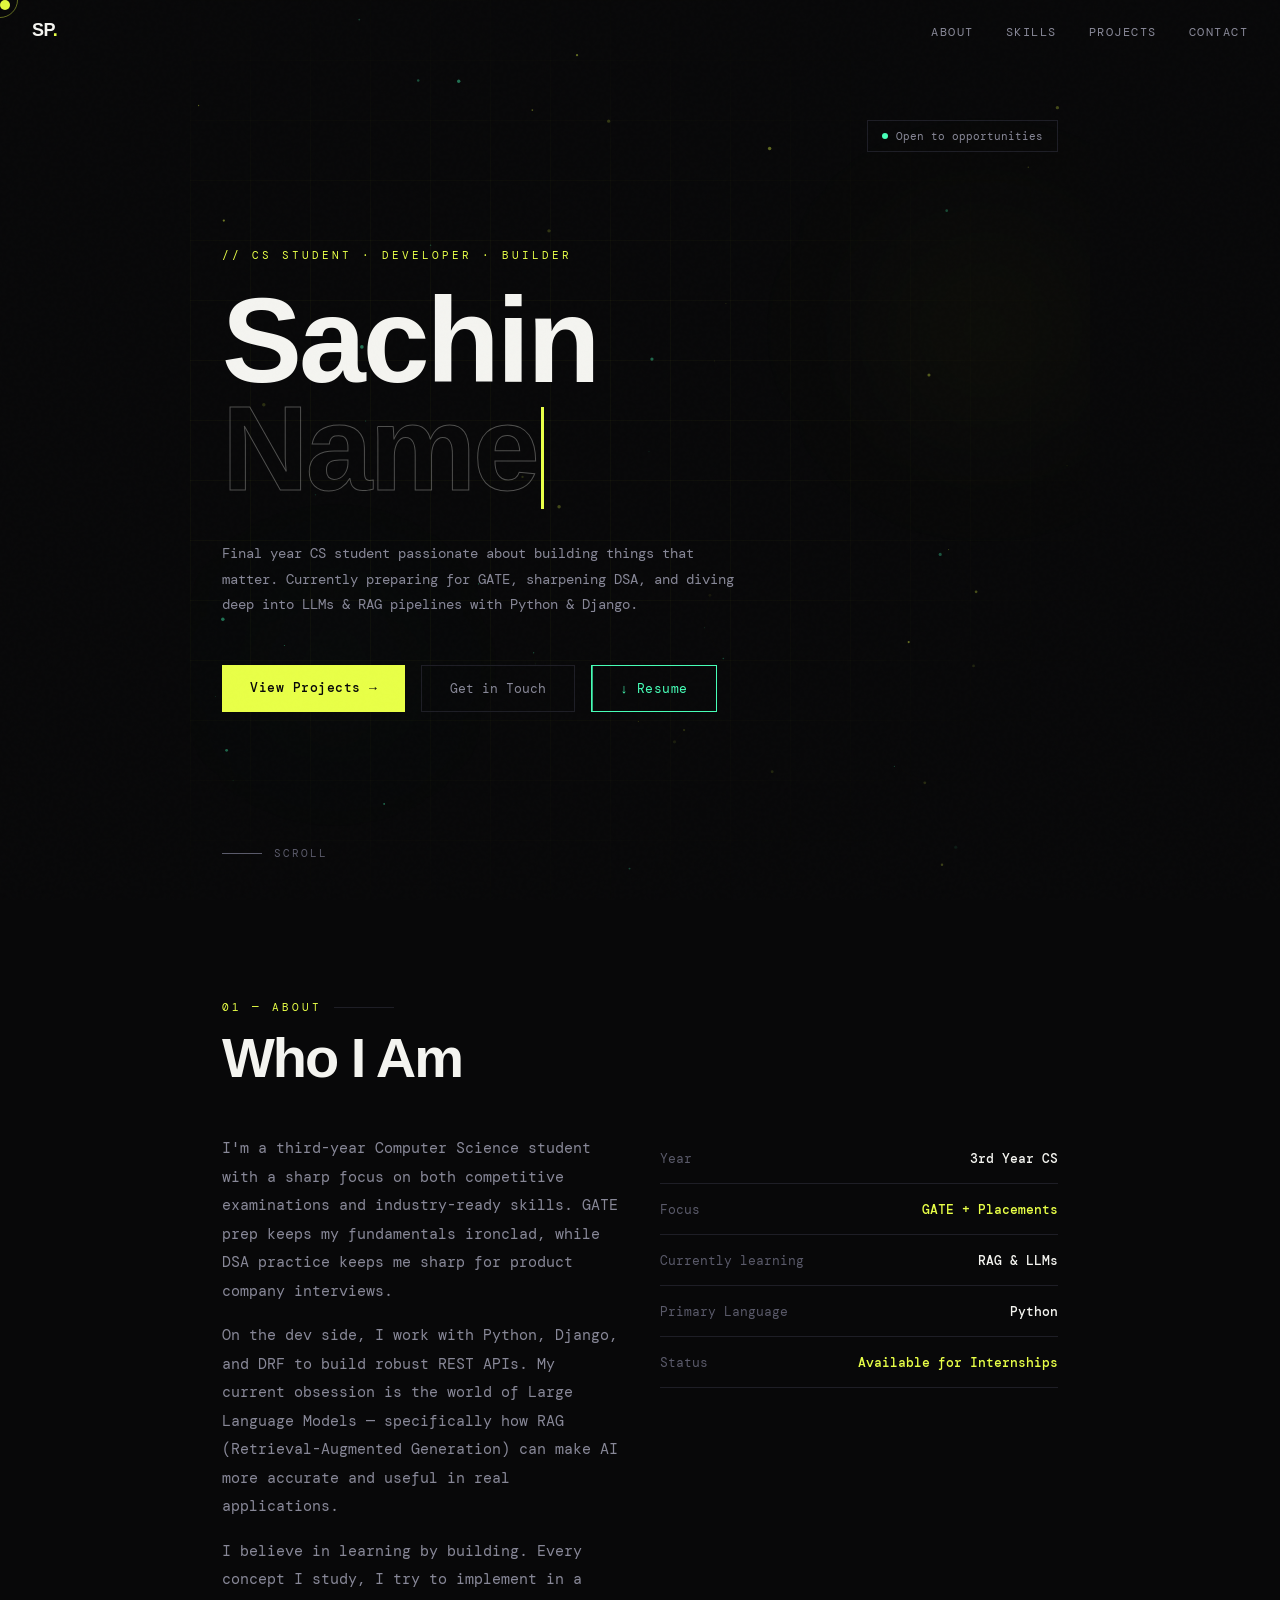
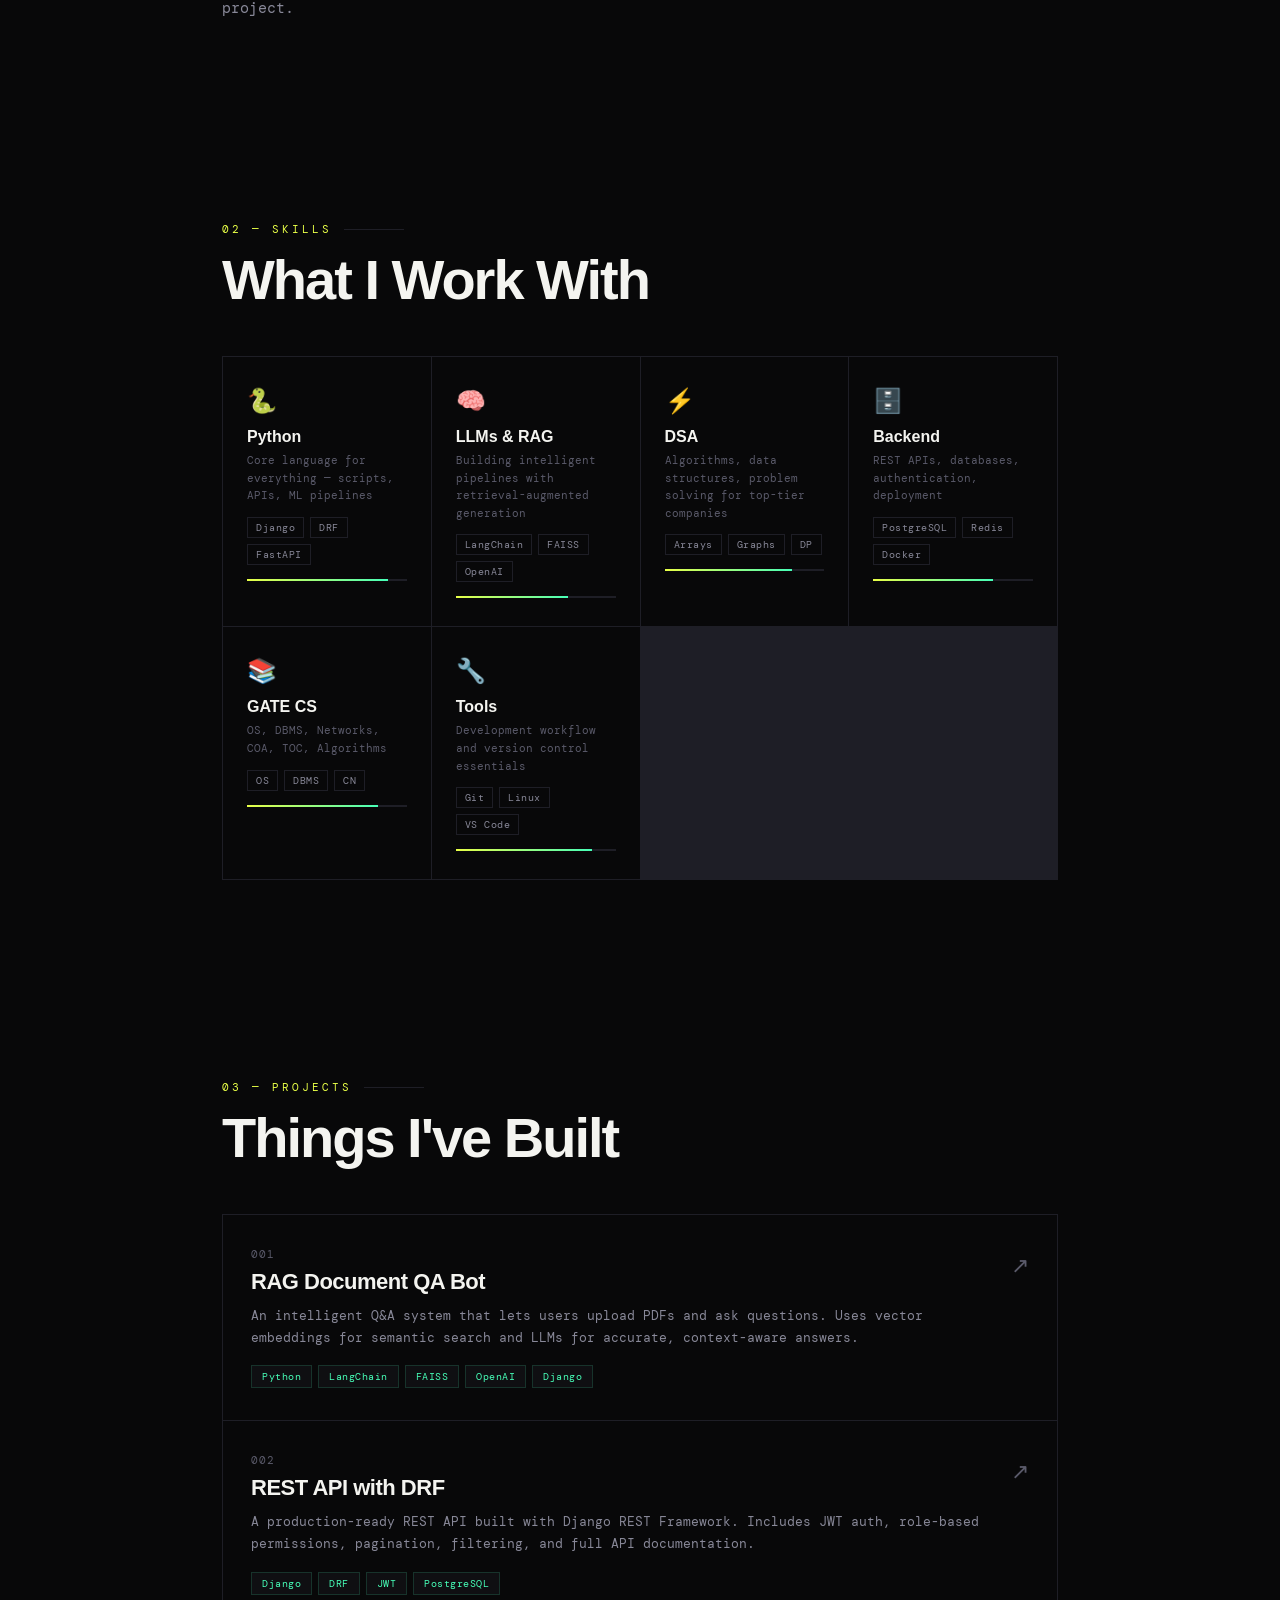
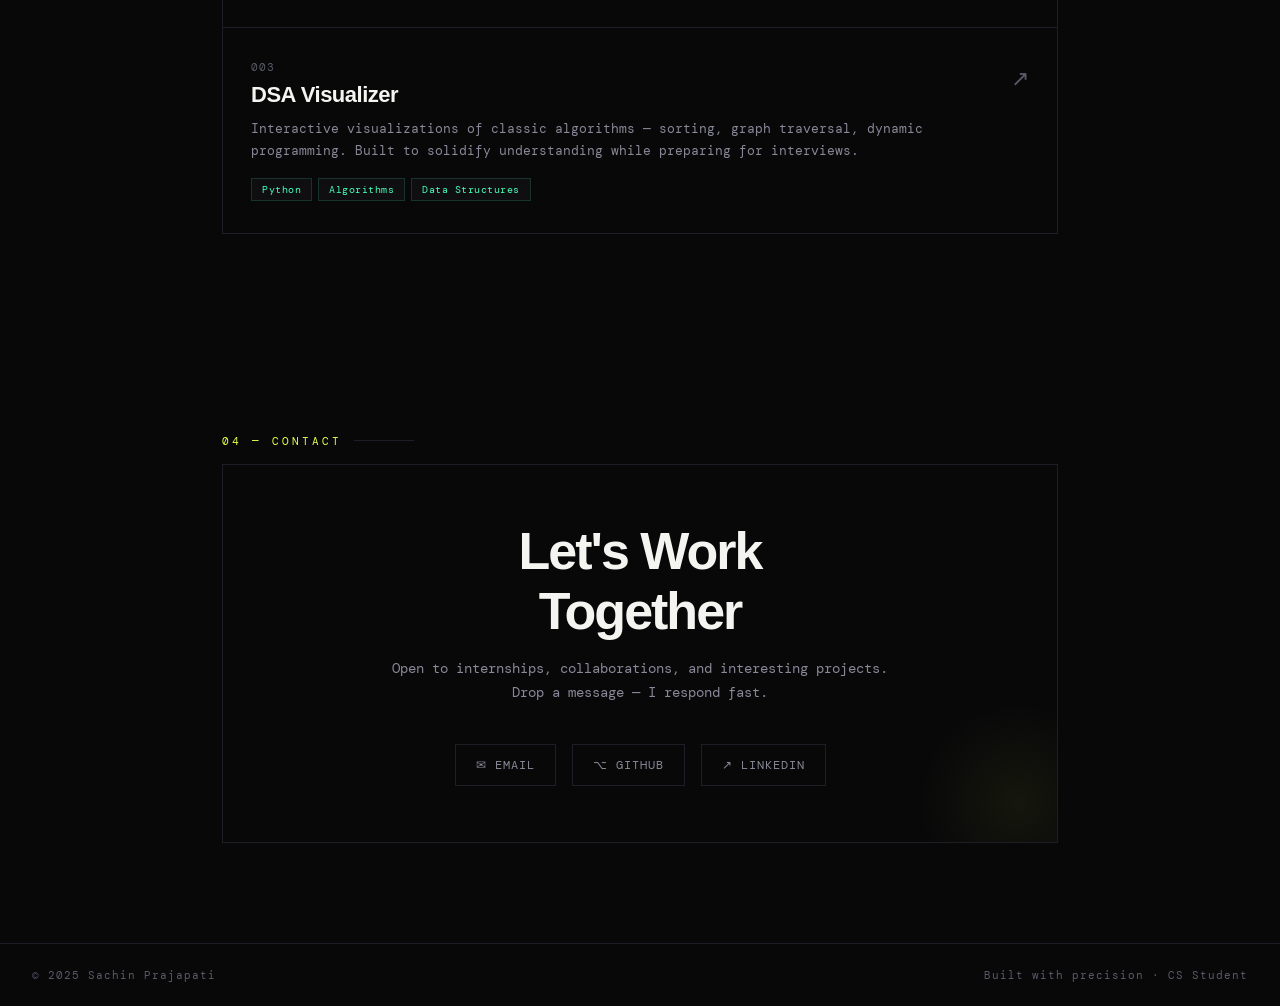
==== index.html @ 23f709cb "intial commit" ====
<!DOCTYPE html>
<html lang="en">
<head>
<meta charset="UTF-8">
<meta name="viewport" content="width=device-width, initial-scale=1.0">
<title>Sachin Prajapati — Portfolio</title>
<link href="https://fonts.googleapis.com/css2?family=DM+Mono:wght@300;400;500&family=Clash+Display:wght@400;500;600;700&display=swap" rel="stylesheet">
<style>
*, *::before, *::after { box-sizing: border-box; margin: 0; padding: 0; }

:root {
  --bg: #080809;
  --surface: #0f0f12;
  --border: #1e1e26;
  --accent: #e8ff47;
  --accent2: #47ffb8;
  --text: #f4f4f0;
  --muted: #5a5a6a;
  --muted2: #888898;
  --mono: 'DM Mono', monospace;
  --display: 'Clash Display', sans-serif;
}

html { scroll-behavior: smooth; }

body {
  background: var(--bg);
  color: var(--text);
  font-family: var(--mono);
  overflow-x: hidden;
  cursor: none;
}

/* Custom cursor */
.cursor {
  width: 10px; height: 10px;
  background: var(--accent);
  border-radius: 50%;
  position: fixed;
  top: 0; left: 0;
  pointer-events: none;
  z-index: 9999;
  transition: transform 0.15s ease;
  mix-blend-mode: difference;
}
.cursor-ring {
  width: 36px; height: 36px;
  border: 1px solid rgba(232,255,71,0.4);
  border-radius: 50%;
  position: fixed;
  top: 0; left: 0;
  pointer-events: none;
  z-index: 9998;
  transition: transform 0.4s cubic-bezier(0.25,0.46,0.45,0.94);
}

/* Noise texture overlay */
body::before {
  content: '';
  position: fixed;
  inset: 0;
  background-image: url("data:image/svg+xml,%3Csvg viewBox='0 0 256 256' xmlns='http://www.w3.org/2000/svg'%3E%3Cfilter id='noise'%3E%3CfeTurbulence type='fractalNoise' baseFrequency='0.9' numOctaves='4' stitchTiles='stitch'/%3E%3C/filter%3E%3Crect width='100%25' height='100%25' filter='url(%23noise)' opacity='0.03'/%3E%3C/svg%3E");
  pointer-events: none;
  z-index: 1000;
  opacity: 0.4;
}

/* NAV */
nav {
  position: fixed;
  top: 0; left: 0; right: 0;
  z-index: 100;
  padding: 20px 32px;
  display: flex;
  justify-content: space-between;
  align-items: center;
  border-bottom: 1px solid transparent;
  transition: border-color 0.3s, background 0.3s;
  backdrop-filter: blur(0px);
}
nav.scrolled {
  border-color: var(--border);
  background: rgba(8,8,9,0.85);
  backdrop-filter: blur(16px);
}
.nav-logo {
  font-family: var(--display);
  font-size: 18px;
  font-weight: 700;
  color: var(--text);
  text-decoration: none;
  letter-spacing: -0.5px;
}
.nav-logo span { color: var(--accent); }
.nav-links { display: flex; gap: 32px; list-style: none; }
.nav-links a {
  font-size: 12px;
  color: var(--muted2);
  text-decoration: none;
  letter-spacing: 1.5px;
  text-transform: uppercase;
  transition: color 0.2s;
}
.nav-links a:hover { color: var(--accent); }

/* HERO */
.hero {
  min-height: 100svh;
  display: flex;
  flex-direction: column;
  justify-content: center;
  padding: 120px 32px 60px;
  position: relative;
  overflow: hidden;
}

.hero-grid-bg {
  position: absolute;
  inset: 0;
  background-image:
    linear-gradient(rgba(232,255,71,0.03) 1px, transparent 1px),
    linear-gradient(90deg, rgba(232,255,71,0.03) 1px, transparent 1px);
  background-size: 60px 60px;
  mask-image: radial-gradient(ellipse at 30% 50%, black 30%, transparent 80%);
}

.hero-tag {
  font-size: 11px;
  letter-spacing: 3px;
  text-transform: uppercase;
  color: var(--accent);
  margin-bottom: 24px;
  opacity: 0;
  animation: fadeUp 0.6s ease 0.2s forwards;
}

.hero-name {
  font-family: var(--display);
  font-size: clamp(52px, 13vw, 120px);
  font-weight: 700;
  line-height: 0.9;
  letter-spacing: -3px;
  margin-bottom: 32px;
  opacity: 0;
  animation: fadeUp 0.8s ease 0.4s forwards;
}

.hero-name .line2 {
  color: transparent;
  -webkit-text-stroke: 1px rgba(244,244,240,0.3);
}

.hero-desc {
  max-width: 520px;
  font-size: 14px;
  line-height: 1.8;
  color: var(--muted2);
  margin-bottom: 48px;
  opacity: 0;
  animation: fadeUp 0.8s ease 0.6s forwards;
}

.hero-cta {
  display: flex;
  gap: 16px;
  flex-wrap: wrap;
  opacity: 0;
  animation: fadeUp 0.8s ease 0.8s forwards;
}

.btn-primary {
  background: var(--accent);
  color: #080809;
  border: none;
  padding: 14px 28px;
  font-family: var(--mono);
  font-size: 13px;
  font-weight: 500;
  cursor: none;
  text-decoration: none;
  display: inline-block;
  transition: transform 0.2s, box-shadow 0.2s;
  letter-spacing: 0.5px;
}
.btn-primary:hover {
  transform: translate(-2px, -2px);
  box-shadow: 4px 4px 0 rgba(232,255,71,0.3);
}

.btn-secondary {
  background: transparent;
  color: var(--muted2);
  border: 1px solid var(--border);
  padding: 14px 28px;
  font-family: var(--mono);
  font-size: 13px;
  cursor: none;
  text-decoration: none;
  display: inline-block;
  transition: color 0.2s, border-color 0.2s;
}
.btn-secondary:hover { color: var(--text); border-color: var(--muted2); }

.hero-scroll {
  position: absolute;
  bottom: 40px;
  left: 32px;
  display: flex;
  align-items: center;
  gap: 12px;
  font-size: 11px;
  color: var(--muted);
  letter-spacing: 2px;
  text-transform: uppercase;
  opacity: 0;
  animation: fadeUp 1s ease 1.2s forwards;
}
.scroll-line {
  width: 40px;
  height: 1px;
  background: var(--muted);
  animation: scrollLine 2s ease-in-out infinite;
}

/* STATUS badge */
.status-badge {
  position: absolute;
  top: 120px;
  right: 32px;
  display: flex;
  align-items: center;
  gap: 8px;
  font-size: 11px;
  color: var(--muted2);
  border: 1px solid var(--border);
  padding: 8px 14px;
  opacity: 0;
  animation: fadeUp 0.8s ease 1s forwards;
}
.status-dot {
  width: 6px; height: 6px;
  background: var(--accent2);
  border-radius: 50%;
  animation: pulse 2s ease-in-out infinite;
}

/* SECTIONS COMMON */
section {
  padding: 100px 32px;
  max-width: 900px;
  margin: 0 auto;
}

.section-label {
  font-size: 11px;
  letter-spacing: 3px;
  text-transform: uppercase;
  color: var(--accent);
  margin-bottom: 16px;
  display: flex;
  align-items: center;
  gap: 12px;
}
.section-label::after {
  content: '';
  flex: 1;
  height: 1px;
  background: var(--border);
  max-width: 60px;
}

.section-title {
  font-family: var(--display);
  font-size: clamp(32px, 6vw, 56px);
  font-weight: 700;
  letter-spacing: -2px;
  margin-bottom: 48px;
  line-height: 1;
}

/* ABOUT */
.about-grid {
  display: grid;
  grid-template-columns: 1fr 1fr;
  gap: 40px;
  align-items: start;
}

.about-text {
  font-size: 15px;
  line-height: 1.9;
  color: var(--muted2);
}

.about-text p + p { margin-top: 16px; }

.about-stats {
  display: flex;
  flex-direction: column;
  gap: 1px;
}

.stat-row {
  display: flex;
  justify-content: space-between;
  align-items: center;
  padding: 16px 0;
  border-bottom: 1px solid var(--border);
  font-size: 13px;
}
.stat-label { color: var(--muted); }
.stat-val { color: var(--text); font-weight: 500; }
.stat-val.accent { color: var(--accent); }

/* SKILLS */
.skills-grid {
  display: grid;
  grid-template-columns: repeat(auto-fit, minmax(200px, 1fr));
  gap: 1px;
  background: var(--border);
  border: 1px solid var(--border);
}

.skill-card {
  background: var(--bg);
  padding: 28px 24px;
  transition: background 0.2s;
  position: relative;
  overflow: hidden;
}
.skill-card::before {
  content: '';
  position: absolute;
  top: 0; left: 0; right: 0;
  height: 2px;
  background: var(--accent);
  transform: scaleX(0);
  transform-origin: left;
  transition: transform 0.3s ease;
}
.skill-card:hover::before { transform: scaleX(1); }
.skill-card:hover { background: var(--surface); }

.skill-icon { font-size: 24px; margin-bottom: 12px; }
.skill-name {
  font-family: var(--display);
  font-size: 16px;
  font-weight: 600;
  margin-bottom: 6px;
}
.skill-sub { font-size: 11px; color: var(--muted); line-height: 1.6; }

.skill-tags {
  display: flex;
  flex-wrap: wrap;
  gap: 6px;
  margin-top: 12px;
}
.tag {
  font-size: 10px;
  padding: 3px 8px;
  border: 1px solid var(--border);
  color: var(--muted2);
  letter-spacing: 0.5px;
}

/* PROJECTS */
.projects-list { display: flex; flex-direction: column; gap: 1px; background: var(--border); border: 1px solid var(--border); }

.project-card {
  background: var(--bg);
  padding: 32px 28px;
  display: grid;
  grid-template-columns: 1fr auto;
  gap: 20px;
  align-items: start;
  transition: background 0.2s;
  cursor: none;
}
.project-card:hover { background: var(--surface); }

.project-num {
  font-size: 11px;
  color: var(--muted);
  margin-bottom: 8px;
  letter-spacing: 1px;
}
.project-name {
  font-family: var(--display);
  font-size: 22px;
  font-weight: 700;
  margin-bottom: 10px;
  letter-spacing: -0.5px;
  transition: color 0.2s;
}
.project-card:hover .project-name { color: var(--accent); }
.project-desc { font-size: 13px; color: var(--muted2); line-height: 1.7; margin-bottom: 16px; }

.project-stack { display: flex; flex-wrap: wrap; gap: 6px; }
.stack-tag {
  font-size: 10px;
  padding: 4px 10px;
  background: var(--surface);
  color: var(--accent2);
  border: 1px solid rgba(71,255,184,0.15);
  letter-spacing: 0.5px;
}

.project-arrow {
  font-size: 22px;
  color: var(--muted);
  transition: color 0.2s, transform 0.2s;
  padding-top: 4px;
}
.project-card:hover .project-arrow { color: var(--accent); transform: translate(3px, -3px); }

/* CONTACT */
.contact-inner {
  border: 1px solid var(--border);
  padding: 56px 48px;
  text-align: center;
  position: relative;
  overflow: hidden;
}

.contact-inner::before {
  content: '';
  position: absolute;
  bottom: -60px; right: -60px;
  width: 200px; height: 200px;
  background: radial-gradient(circle, rgba(232,255,71,0.06) 0%, transparent 70%);
  pointer-events: none;
}

.contact-big {
  font-family: var(--display);
  font-size: clamp(28px, 6vw, 52px);
  font-weight: 700;
  letter-spacing: -2px;
  margin-bottom: 16px;
}
.contact-sub { font-size: 14px; color: var(--muted2); margin-bottom: 40px; line-height: 1.7; }

.contact-links {
  display: flex;
  justify-content: center;
  gap: 16px;
  flex-wrap: wrap;
}

.contact-link {
  display: flex;
  align-items: center;
  gap: 8px;
  font-size: 12px;
  color: var(--muted2);
  text-decoration: none;
  border: 1px solid var(--border);
  padding: 12px 20px;
  transition: color 0.2s, border-color 0.2s, background 0.2s;
  letter-spacing: 1px;
  text-transform: uppercase;
}
.contact-link:hover {
  color: var(--accent);
  border-color: var(--accent);
  background: rgba(232,255,71,0.04);
}

/* FOOTER */
footer {
  border-top: 1px solid var(--border);
  padding: 24px 32px;
  display: flex;
  justify-content: space-between;
  align-items: center;
  font-size: 11px;
  color: var(--muted);
  letter-spacing: 1px;
}

/* RESUME BUTTON */
.btn-resume {
  background: transparent;
  color: var(--accent2);
  border: 1px solid var(--accent2);
  padding: 14px 28px;
  font-family: var(--mono);
  font-size: 13px;
  cursor: none;
  text-decoration: none;
  display: inline-flex;
  align-items: center;
  gap: 8px;
  transition: background 0.2s, color 0.2s, box-shadow 0.2s, transform 0.2s;
  letter-spacing: 0.5px;
  position: relative;
  overflow: hidden;
}
.btn-resume::before {
  content: '';
  position: absolute;
  inset: 0;
  background: var(--accent2);
  transform: translateX(-100%);
  transition: transform 0.3s ease;
  z-index: 0;
}
.btn-resume:hover::before { transform: translateX(0); }
.btn-resume:hover { color: #080809; transform: translate(-2px, -2px); box-shadow: 4px 4px 0 rgba(71,255,184,0.25); }
.btn-resume span, .btn-resume svg { position: relative; z-index: 1; }

/* Download progress animation */
.btn-resume.downloading .dl-icon { animation: downloadBounce 0.6s ease infinite alternate; }
@keyframes downloadBounce {
  from { transform: translateY(0); }
  to { transform: translateY(4px); }
}

/* Ripple */
.ripple {
  position: absolute;
  border-radius: 50%;
  background: rgba(232,255,71,0.15);
  transform: scale(0);
  animation: rippleAnim 0.6s linear;
  pointer-events: none;
}
@keyframes rippleAnim {
  to { transform: scale(4); opacity: 0; }
}

/* Typing cursor blink */
.type-cursor {
  display: inline-block;
  width: 3px;
  height: 0.85em;
  background: var(--accent);
  margin-left: 4px;
  vertical-align: middle;
  animation: blink 1s step-end infinite;
}
@keyframes blink { 0%,100%{opacity:1} 50%{opacity:0} }

/* Skill bar */
.skill-bar-wrap {
  margin-top: 14px;
  height: 2px;
  background: var(--border);
  width: 100%;
  overflow: hidden;
}
.skill-bar {
  height: 100%;
  background: linear-gradient(90deg, var(--accent), var(--accent2));
  width: 0%;
  transition: width 1.2s cubic-bezier(0.4,0,0.2,1);
}

/* Particle canvas */
#particles {
  position: absolute;
  inset: 0;
  pointer-events: none;
  z-index: 0;
}

/* Floating orbs */
.orb {
  position: absolute;
  border-radius: 50%;
  filter: blur(80px);
  pointer-events: none;
  z-index: 0;
  animation: orbFloat 8s ease-in-out infinite;
}
.orb1 {
  width: 300px; height: 300px;
  background: radial-gradient(circle, rgba(232,255,71,0.06) 0%, transparent 70%);
  top: 20%; right: -5%;
  animation-delay: 0s;
}
.orb2 {
  width: 200px; height: 200px;
  background: radial-gradient(circle, rgba(71,255,184,0.05) 0%, transparent 70%);
  bottom: 15%; left: 5%;
  animation-delay: -4s;
}
@keyframes orbFloat {
  0%,100% { transform: translateY(0px) scale(1); }
  50% { transform: translateY(-30px) scale(1.05); }
}

/* Staggered card reveal */
.skill-card, .project-card {
  opacity: 0;
  transform: translateY(24px);
  transition: opacity 0.5s ease, transform 0.5s ease, background 0.2s;
}
.skill-card.visible, .project-card.visible {
  opacity: 1;
  transform: translateY(0);
}

/* ANIMATIONS */
@keyframes fadeUp {
  from { opacity: 0; transform: translateY(20px); }
  to { opacity: 1; transform: translateY(0); }
}
@keyframes pulse {
  0%, 100% { opacity: 1; }
  50% { opacity: 0.3; }
}
@keyframes scrollLine {
  0%, 100% { transform: scaleX(1); transform-origin: left; }
  50% { transform: scaleX(0.3); transform-origin: left; }
}

/* Reveal on scroll */
.reveal {
  opacity: 0;
  transform: translateY(30px);
  transition: opacity 0.7s ease, transform 0.7s ease;
}
.reveal.visible {
  opacity: 1;
  transform: translateY(0);
}

/* MOBILE */
@media (max-width: 600px) {
  nav { padding: 16px 20px; }
  .nav-links { gap: 20px; }
  .nav-links a { font-size: 10px; }
  .hero { padding: 100px 20px 60px; }
  .hero-name { letter-spacing: -2px; }
  .status-badge { display: none; }
  section { padding: 72px 20px; }
  .about-grid { grid-template-columns: 1fr; }
  .contact-inner { padding: 40px 24px; }
  footer { flex-direction: column; gap: 8px; text-align: center; }
  .project-card { grid-template-columns: 1fr; }
  .project-arrow { display: none; }
  body { cursor: auto; }
  .cursor, .cursor-ring { display: none; }
}
</style>
</head>
<body>

<div class="cursor" id="cursor"></div>
<div class="cursor-ring" id="cursorRing"></div>

<nav id="navbar">
  <a href="#" class="nav-logo">SP<span>.</span></a>
  <ul class="nav-links">
    <li><a href="#about">About</a></li>
    <li><a href="#skills">Skills</a></li>
    <li><a href="#projects">Projects</a></li>
    <li><a href="#contact">Contact</a></li>
  </ul>
</nav>

<!-- HERO -->
<section class="hero" id="home">
  <canvas id="particles"></canvas>
  <div class="hero-grid-bg"></div>
  <div class="orb orb1"></div>
  <div class="orb orb2"></div>

  <div class="status-badge">
    <div class="status-dot"></div>
    Open to opportunities
  </div>

  <div class="hero-tag">// CS Student · Developer · Builder</div>

  <h1 class="hero-name">
    <div class="line1">Sachin</div>
    <div class="line2" id="typedName">Prajapati<span class="type-cursor"></span></div>
  </h1>

  <p class="hero-desc">
    Final year CS student passionate about building things that matter.
    Currently preparing for GATE, sharpening DSA, and diving deep into
    LLMs & RAG pipelines with Python & Django.
  </p>

  <div class="hero-cta">
    <a href="#projects" class="btn-primary">View Projects →</a>
    <a href="#contact" class="btn-secondary">Get in Touch</a>
    <a href="#" class="btn-resume" id="resumeBtn" onclick="downloadResume(event)">
      <span class="dl-icon">↓</span>
      <span>Resume</span>
    </a>
  </div>

  <div class="hero-scroll">
    <div class="scroll-line"></div>
    Scroll
  </div>
</section>

<!-- ABOUT -->
<section id="about">
  <div class="section-label">01 — About</div>
  <h2 class="section-title reveal">Who I Am</h2>

  <div class="about-grid reveal">
    <div class="about-text">
      <p>
        I'm a third-year Computer Science student with a sharp focus on
        both competitive examinations and industry-ready skills. GATE prep
        keeps my fundamentals ironclad, while DSA practice keeps me sharp
        for product company interviews.
      </p>
      <p>
        On the dev side, I work with Python, Django, and DRF to build
        robust REST APIs. My current obsession is the world of Large Language
        Models — specifically how RAG (Retrieval-Augmented Generation) can
        make AI more accurate and useful in real applications.
      </p>
      <p>
        I believe in learning by building. Every concept I study, I try
        to implement in a project.
      </p>
    </div>

    <div class="about-stats">
      <div class="stat-row">
        <span class="stat-label">Year</span>
        <span class="stat-val">3rd Year CS</span>
      </div>
      <div class="stat-row">
        <span class="stat-label">Focus</span>
        <span class="stat-val accent">GATE + Placements</span>
      </div>
      <div class="stat-row">
        <span class="stat-label">Currently learning</span>
        <span class="stat-val">RAG & LLMs</span>
      </div>
      <div class="stat-row">
        <span class="stat-label">Primary Language</span>
        <span class="stat-val">Python</span>
      </div>
      <div class="stat-row">
        <span class="stat-label">Status</span>
        <span class="stat-val accent">Available for Internships</span>
      </div>
    </div>
  </div>
</section>

<!-- SKILLS -->
<section id="skills">
  <div class="section-label">02 — Skills</div>
  <h2 class="section-title reveal">What I Work With</h2>

  <div class="skills-grid reveal">
    <div class="skill-card">
      <div class="skill-icon">🐍</div>
      <div class="skill-name">Python</div>
      <div class="skill-sub">Core language for everything — scripts, APIs, ML pipelines</div>
      <div class="skill-tags">
        <span class="tag">Django</span>
        <span class="tag">DRF</span>
        <span class="tag">FastAPI</span>
      </div>
      <div class="skill-bar-wrap"><div class="skill-bar" data-width="88"></div></div>
    </div>

    <div class="skill-card">
      <div class="skill-icon">🧠</div>
      <div class="skill-name">LLMs & RAG</div>
      <div class="skill-sub">Building intelligent pipelines with retrieval-augmented generation</div>
      <div class="skill-tags">
        <span class="tag">LangChain</span>
        <span class="tag">FAISS</span>
        <span class="tag">OpenAI</span>
      </div>
      <div class="skill-bar-wrap"><div class="skill-bar" data-width="70"></div></div>
    </div>

    <div class="skill-card">
      <div class="skill-icon">⚡</div>
      <div class="skill-name">DSA</div>
      <div class="skill-sub">Algorithms, data structures, problem solving for top-tier companies</div>
      <div class="skill-tags">
        <span class="tag">Arrays</span>
        <span class="tag">Graphs</span>
        <span class="tag">DP</span>
      </div>
      <div class="skill-bar-wrap"><div class="skill-bar" data-width="80"></div></div>
    </div>

    <div class="skill-card">
      <div class="skill-icon">🗄️</div>
      <div class="skill-name">Backend</div>
      <div class="skill-sub">REST APIs, databases, authentication, deployment</div>
      <div class="skill-tags">
        <span class="tag">PostgreSQL</span>
        <span class="tag">Redis</span>
        <span class="tag">Docker</span>
      </div>
      <div class="skill-bar-wrap"><div class="skill-bar" data-width="75"></div></div>
    </div>

    <div class="skill-card">
      <div class="skill-icon">📚</div>
      <div class="skill-name">GATE CS</div>
      <div class="skill-sub">OS, DBMS, Networks, COA, TOC, Algorithms</div>
      <div class="skill-tags">
        <span class="tag">OS</span>
        <span class="tag">DBMS</span>
        <span class="tag">CN</span>
      </div>
      <div class="skill-bar-wrap"><div class="skill-bar" data-width="82"></div></div>
    </div>

    <div class="skill-card">
      <div class="skill-icon">🔧</div>
      <div class="skill-name">Tools</div>
      <div class="skill-sub">Development workflow and version control essentials</div>
      <div class="skill-tags">
        <span class="tag">Git</span>
        <span class="tag">Linux</span>
        <span class="tag">VS Code</span>
      </div>
      <div class="skill-bar-wrap"><div class="skill-bar" data-width="85"></div></div>
    </div>
  </div>
</section>

<!-- PROJECTS -->
<section id="projects">
  <div class="section-label">03 — Projects</div>
  <h2 class="section-title reveal">Things I've Built</h2>

  <div class="projects-list reveal">
    <div class="project-card">
      <div>
        <div class="project-num">001</div>
        <div class="project-name">RAG Document QA Bot</div>
        <div class="project-desc">
          An intelligent Q&A system that lets users upload PDFs and ask questions.
          Uses vector embeddings for semantic search and LLMs for accurate, context-aware answers.
        </div>
        <div class="project-stack">
          <span class="stack-tag">Python</span>
          <span class="stack-tag">LangChain</span>
          <span class="stack-tag">FAISS</span>
          <span class="stack-tag">OpenAI</span>
          <span class="stack-tag">Django</span>
        </div>
      </div>
      <div class="project-arrow">↗</div>
    </div>

    <div class="project-card">
      <div>
        <div class="project-num">002</div>
        <div class="project-name">REST API with DRF</div>
        <div class="project-desc">
          A production-ready REST API built with Django REST Framework. Includes JWT auth,
          role-based permissions, pagination, filtering, and full API documentation.
        </div>
        <div class="project-stack">
          <span class="stack-tag">Django</span>
          <span class="stack-tag">DRF</span>
          <span class="stack-tag">JWT</span>
          <span class="stack-tag">PostgreSQL</span>
        </div>
      </div>
      <div class="project-arrow">↗</div>
    </div>

    <div class="project-card">
      <div>
        <div class="project-num">003</div>
        <div class="project-name">DSA Visualizer</div>
        <div class="project-desc">
          Interactive visualizations of classic algorithms — sorting, graph traversal,
          dynamic programming. Built to solidify understanding while preparing for interviews.
        </div>
        <div class="project-stack">
          <span class="stack-tag">Python</span>
          <span class="stack-tag">Algorithms</span>
          <span class="stack-tag">Data Structures</span>
        </div>
      </div>
      <div class="project-arrow">↗</div>
    </div>
  </div>
</section>

<!-- CONTACT -->
<section id="contact">
  <div class="section-label">04 — Contact</div>
  <div class="contact-inner reveal">
    <h2 class="contact-big">Let's Work<br>Together</h2>
    <p class="contact-sub">
      Open to internships, collaborations, and interesting projects.<br>
      Drop a message — I respond fast.
    </p>

    <div class="contact-links">
      <a href="mailto:sachinprajapati77249@email.com" class="contact-link">
        ✉ Email
      </a>
      <a href="https://github.com/algoWithSachin" target="_blank" class="contact-link">
        ⌥ GitHub
      </a>
      <a href="https://www.linkedin.com/in/sachin-prajapati-a276a9395/" target="_blank" class="contact-link">
        ↗ LinkedIn
      </a>
    </div>
  </div>
</section>

<footer>
  <span>© 2025 Sachin Prajapati</span>
  <span>Built with precision · CS Student</span>
</footer>

<script>
// ── Custom cursor ──
const cursor = document.getElementById('cursor');
const ring = document.getElementById('cursorRing');
let mx = 0, my = 0, rx = 0, ry = 0;
document.addEventListener('mousemove', e => {
  mx = e.clientX; my = e.clientY;
  cursor.style.transform = `translate(${mx - 5}px, ${my - 5}px)`;
});
function animRing() {
  rx += (mx - rx) * 0.12; ry += (my - ry) * 0.12;
  ring.style.transform = `translate(${rx - 18}px, ${ry - 18}px)`;
  requestAnimationFrame(animRing);
}
animRing();
document.querySelectorAll('a, button, .project-card, .skill-card').forEach(el => {
  el.addEventListener('mouseenter', () => { cursor.style.width='18px'; cursor.style.height='18px'; cursor.style.marginLeft='-4px'; cursor.style.marginTop='-4px'; });
  el.addEventListener('mouseleave', () => { cursor.style.width='10px'; cursor.style.height='10px'; cursor.style.marginLeft='0'; cursor.style.marginTop='0'; });
});

// ── Navbar scroll ──
const navbar = document.getElementById('navbar');
window.addEventListener('scroll', () => navbar.classList.toggle('scrolled', window.scrollY > 60));

// ── Typing animation for hero ──
const typed = document.getElementById('typedName');
const words = ['Name.', 'Developer.', 'Builder.', 'Engineer.'];
let wi = 0, ci = 0, deleting = false;
function typeLoop() {
  const word = words[wi];
  const cursor2 = typed.querySelector('.type-cursor');
  if (!deleting) {
    typed.childNodes[0] && (typed.childNodes[0].textContent = word.slice(0, ++ci));
    if (ci === word.length) { deleting = true; setTimeout(typeLoop, 1800); return; }
  } else {
    typed.childNodes[0] && (typed.childNodes[0].textContent = word.slice(0, --ci));
    if (ci === 0) { deleting = false; wi = (wi + 1) % words.length; }
  }
  setTimeout(typeLoop, deleting ? 60 : 110);
}
// init text node before cursor span
const textNode = document.createTextNode('');
typed.insertBefore(textNode, typed.querySelector('.type-cursor'));
setTimeout(typeLoop, 1400);

// ── Particle canvas ──
const canvas = document.getElementById('particles');
const ctx = canvas.getContext('2d');
let particles = [];
function resizeCanvas() {
  canvas.width = canvas.parentElement.offsetWidth;
  canvas.height = canvas.parentElement.offsetHeight;
}
resizeCanvas();
window.addEventListener('resize', resizeCanvas);

class Particle {
  constructor() { this.reset(); }
  reset() {
    this.x = Math.random() * canvas.width;
    this.y = Math.random() * canvas.height;
    this.size = Math.random() * 1.5 + 0.3;
    this.speedX = (Math.random() - 0.5) * 0.3;
    this.speedY = (Math.random() - 0.5) * 0.3;
    this.opacity = Math.random() * 0.4 + 0.05;
    this.color = Math.random() > 0.5 ? '232,255,71' : '71,255,184';
  }
  update() {
    this.x += this.speedX; this.y += this.speedY;
    if (this.x < 0 || this.x > canvas.width || this.y < 0 || this.y > canvas.height) this.reset();
  }
  draw() {
    ctx.beginPath();
    ctx.arc(this.x, this.y, this.size, 0, Math.PI * 2);
    ctx.fillStyle = `rgba(${this.color},${this.opacity})`;
    ctx.fill();
  }
}
for (let i = 0; i < 60; i++) particles.push(new Particle());
function animParticles() {
  ctx.clearRect(0, 0, canvas.width, canvas.height);
  particles.forEach(p => { p.update(); p.draw(); });
  // draw connections
  particles.forEach((a, i) => {
    particles.slice(i+1).forEach(b => {
      const d = Math.hypot(a.x-b.x, a.y-b.y);
      if (d < 80) {
        ctx.beginPath();
        ctx.moveTo(a.x, a.y); ctx.lineTo(b.x, b.y);
        ctx.strokeStyle = `rgba(232,255,71,${0.04 * (1 - d/80)})`;
        ctx.lineWidth = 0.5;
        ctx.stroke();
      }
    });
  });
  requestAnimationFrame(animParticles);
}
animParticles();

// ── Ripple on buttons ──
document.querySelectorAll('.btn-primary, .btn-secondary, .btn-resume').forEach(btn => {
  btn.addEventListener('click', function(e) {
    const r = document.createElement('span');
    r.className = 'ripple';
    const rect = this.getBoundingClientRect();
    const size = Math.max(rect.width, rect.height);
    r.style.cssText = `width:${size}px;height:${size}px;left:${e.clientX-rect.left-size/2}px;top:${e.clientY-rect.top-size/2}px`;
    this.appendChild(r);
    setTimeout(() => r.remove(), 600);
  });
});

// ── Resume download ──
function downloadResume(e) {
  e.preventDefault();
  const btn = document.getElementById('resumeBtn');
  btn.classList.add('downloading');
  btn.querySelector('span:last-child').textContent = 'Downloading...';
  // Generate a simple resume PDF placeholder as text file
  const resume = `YOUR NAME
CS Student | Python Developer | AI Enthusiast
Email: your@email.com | GitHub: github.com/yourname | LinkedIn: linkedin.com/in/yourname

EDUCATION
B.Tech Computer Science Engineering | 3rd Year | 2022–2026

SKILLS
- Python, Django, Django REST Framework
- DSA & Algorithms (Arrays, Graphs, Dynamic Programming)
- LLMs & RAG (LangChain, FAISS, OpenAI)
- Backend: PostgreSQL, Redis, Docker
- Tools: Git, Linux, VS Code

PROJECTS
1. RAG Document QA Bot
   Python | LangChain | FAISS | OpenAI | Django
   Intelligent Q&A system with semantic PDF search.

2. REST API with DRF
   Django | DRF | JWT | PostgreSQL
   Production-ready API with auth, permissions, pagination.

3. DSA Visualizer
   Python | Algorithms | Data Structures
   Interactive algorithm visualizations for interview prep.

PREPARING FOR
- GATE CS (2025/2026)
- Product Company Placements

Available for internships and collaborations.`;

  const blob = new Blob([resume], { type: 'text/plain' });
  const url = URL.createObjectURL(blob);
  const a = document.createElement('a');
  a.href = url; a.download = 'YourName_Resume.txt';
  a.click(); URL.revokeObjectURL(url);
  setTimeout(() => {
    btn.classList.remove('downloading');
    btn.querySelector('span:last-child').textContent = 'Resume';
  }, 1500);
}

// ── Reveal on scroll (staggered for cards) ──
const revealEls = document.querySelectorAll('.reveal');
const cards = document.querySelectorAll('.skill-card, .project-card');

const revealObs = new IntersectionObserver(entries => {
  entries.forEach((e, i) => {
    if (e.isIntersecting) {
      setTimeout(() => e.target.classList.add('visible'), i * 80);
    }
  });
}, { threshold: 0.1 });
revealEls.forEach(el => revealObs.observe(el));

// Staggered card animation
const cardObs = new IntersectionObserver(entries => {
  entries.forEach(e => {
    if (e.isIntersecting) {
      const siblings = [...e.target.parentElement.children];
      const idx = siblings.indexOf(e.target);
      setTimeout(() => {
        e.target.classList.add('visible');
        // animate skill bar if present
        const bar = e.target.querySelector('.skill-bar');
        if (bar) bar.style.width = bar.dataset.width + '%';
      }, idx * 100);
      cardObs.unobserve(e.target);
    }
  });
}, { threshold: 0.15 });
cards.forEach(c => cardObs.observe(c));
</script>
</body>
</html>
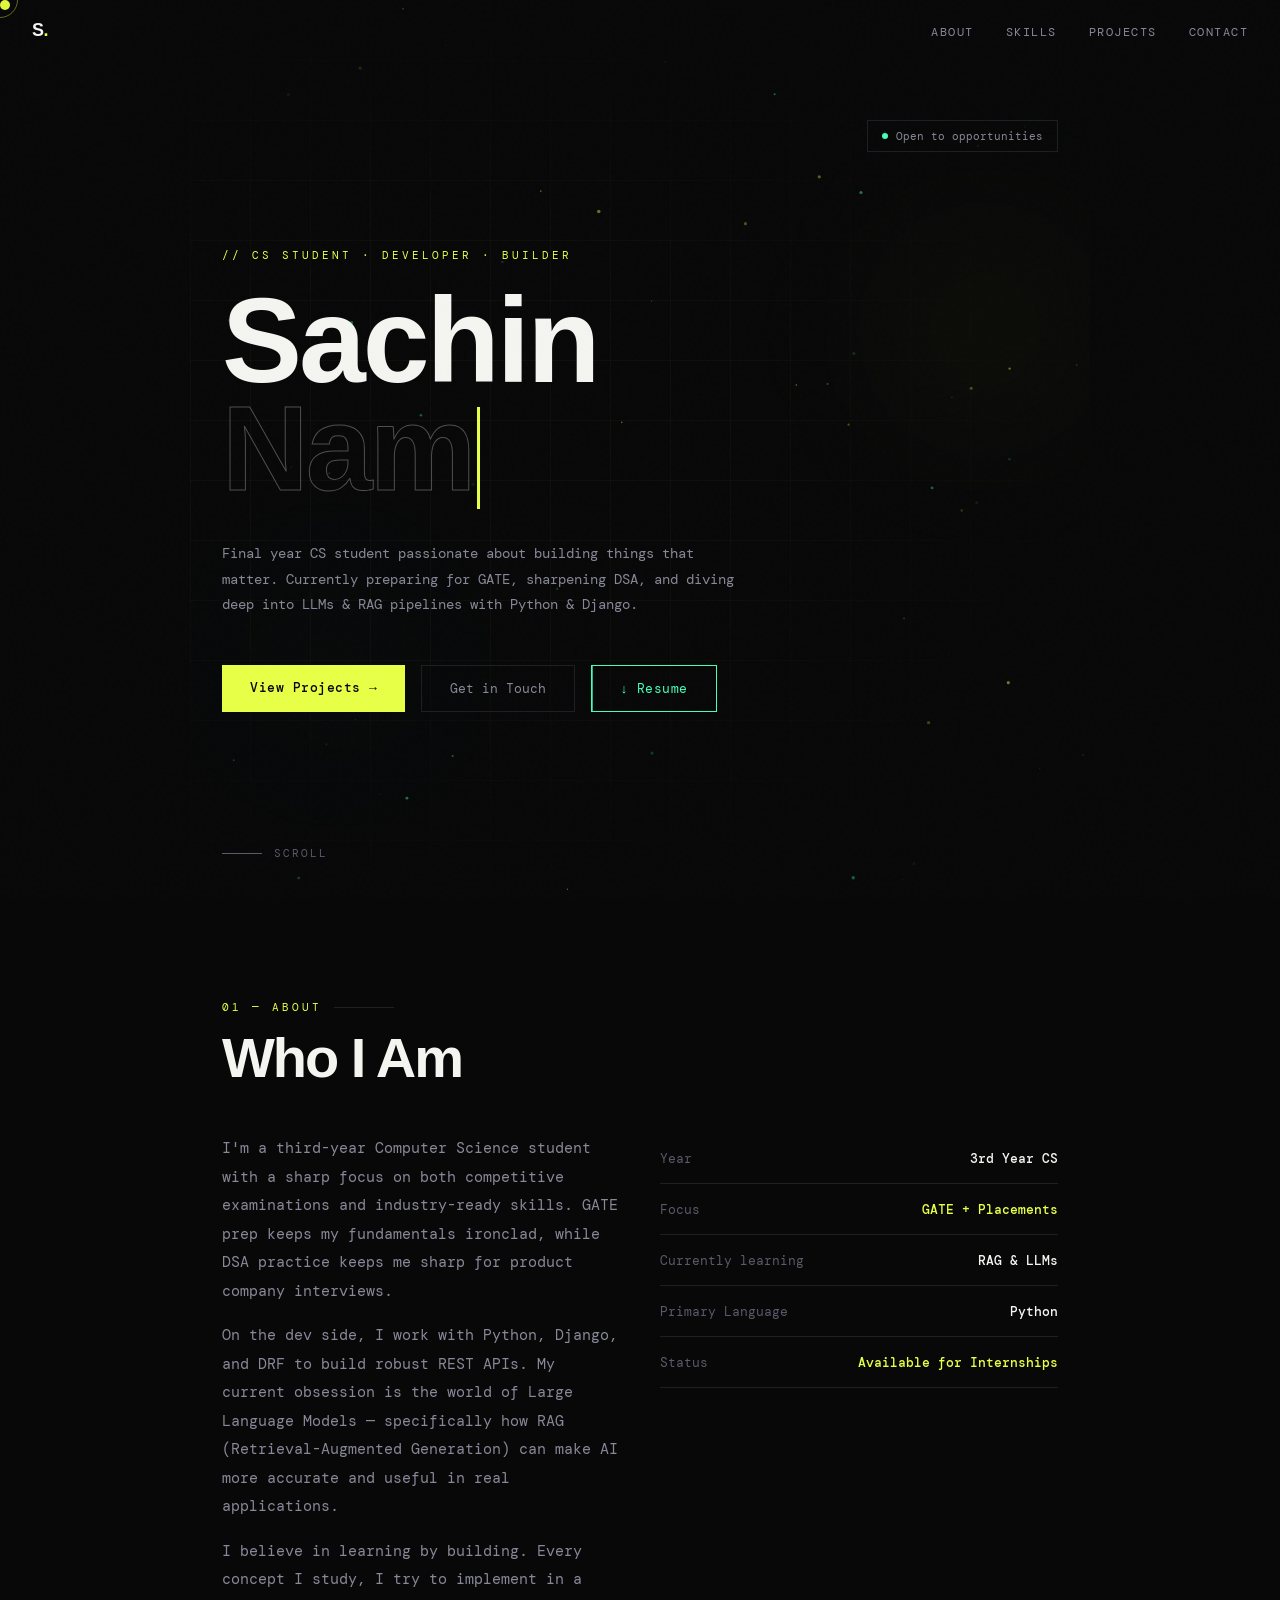
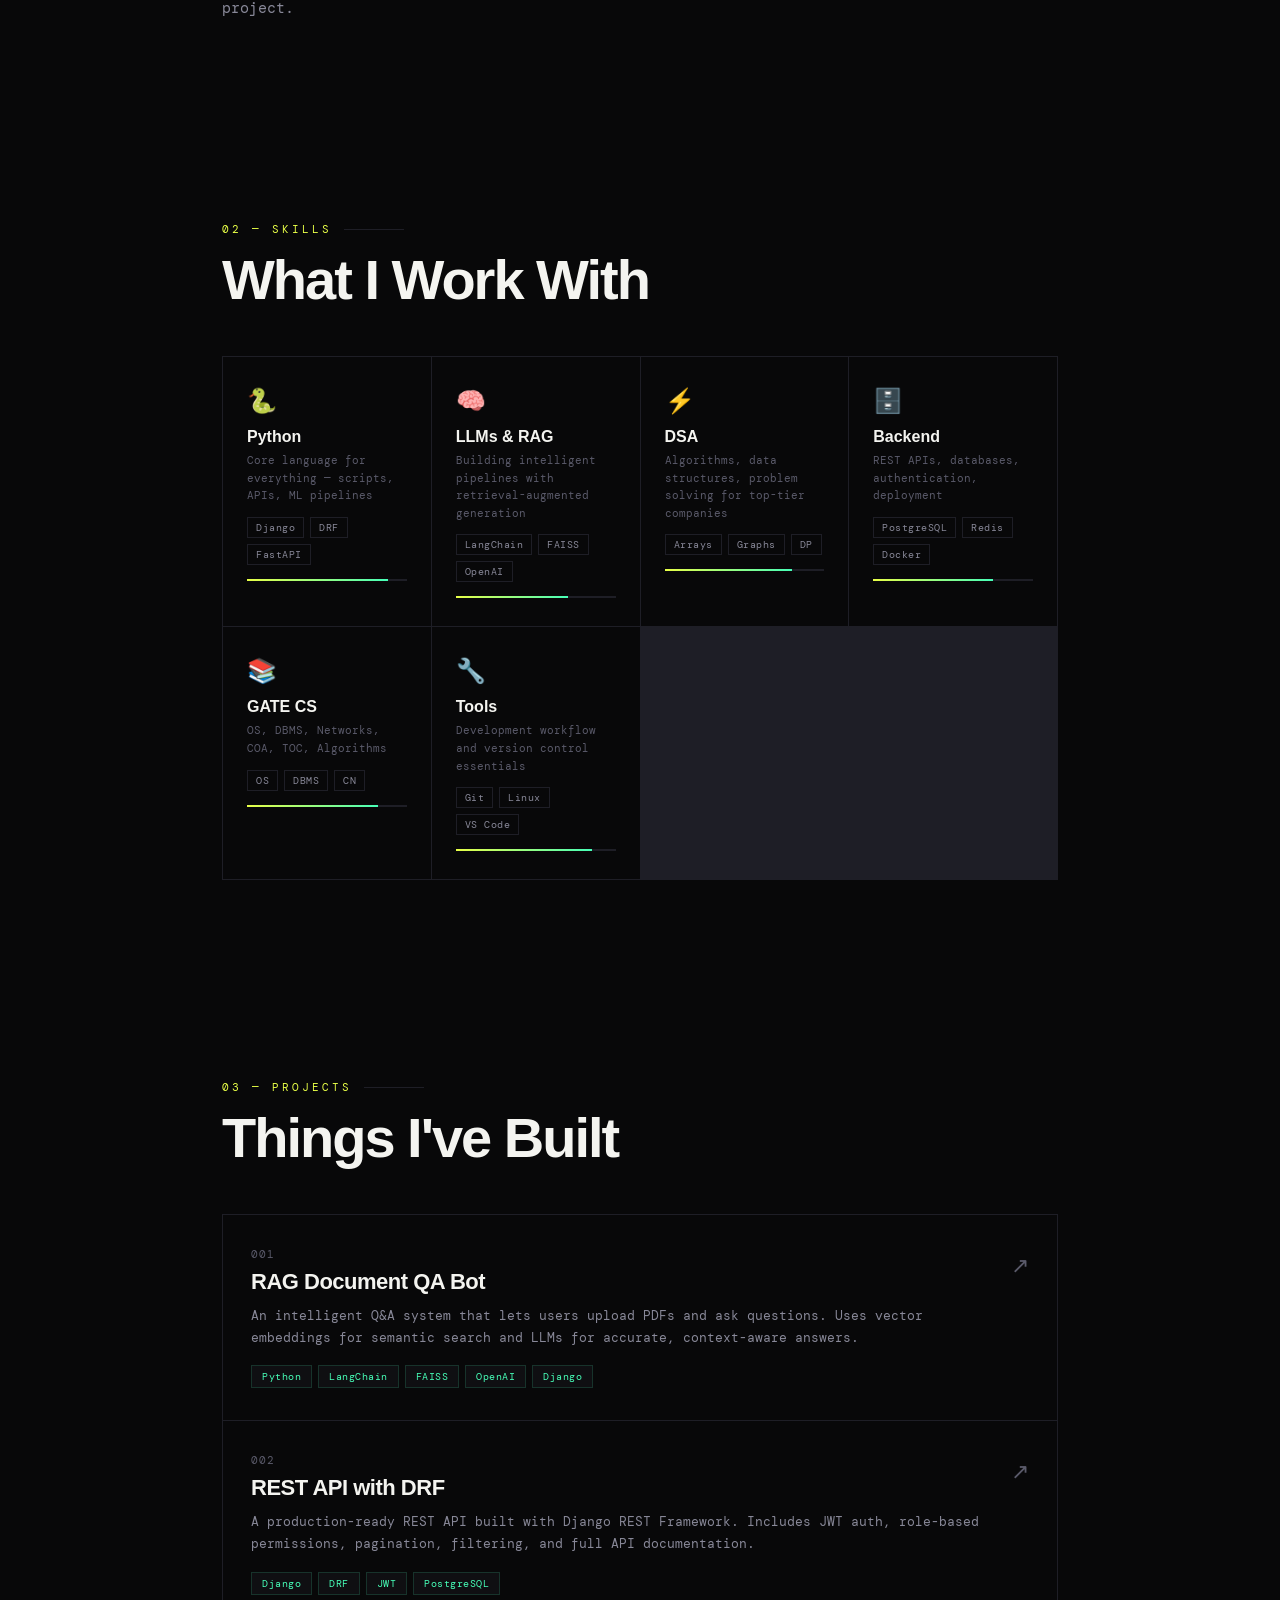
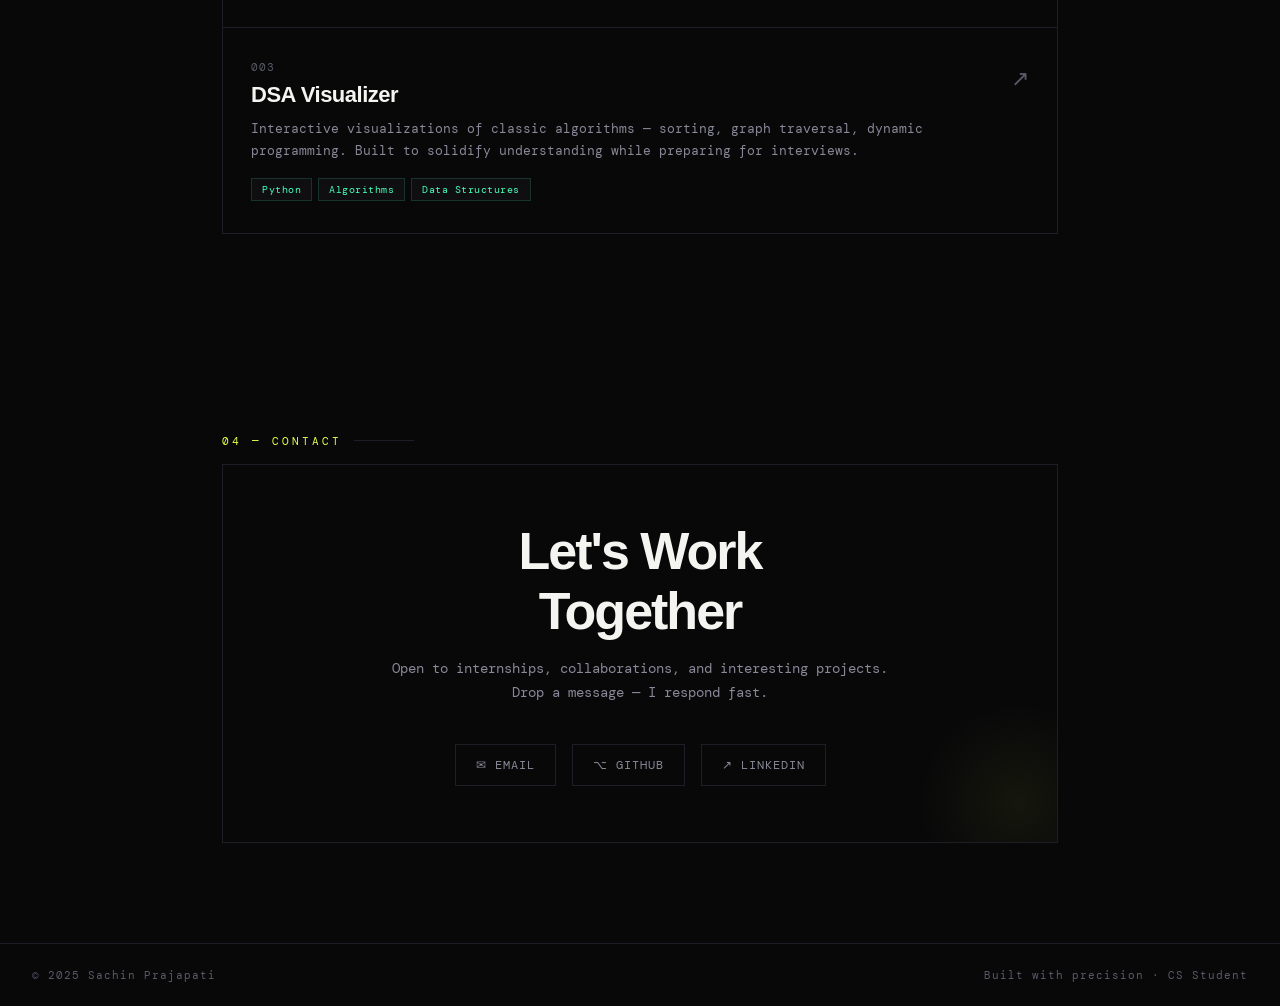
==== commit 4d5347a1: "intial commit" ====
--- a/index.html
+++ b/index.html
@@ -652,7 +652,7 @@
 <div class="cursor-ring" id="cursorRing"></div>
 
 <nav id="navbar">
-  <a href="#" class="nav-logo">SP<span>.</span></a>
+  <a href="#" class="nav-logo">S<span>.</span></a>
   <ul class="nav-links">
     <li><a href="#about">About</a></li>
     <li><a href="#skills">Skills</a></li>
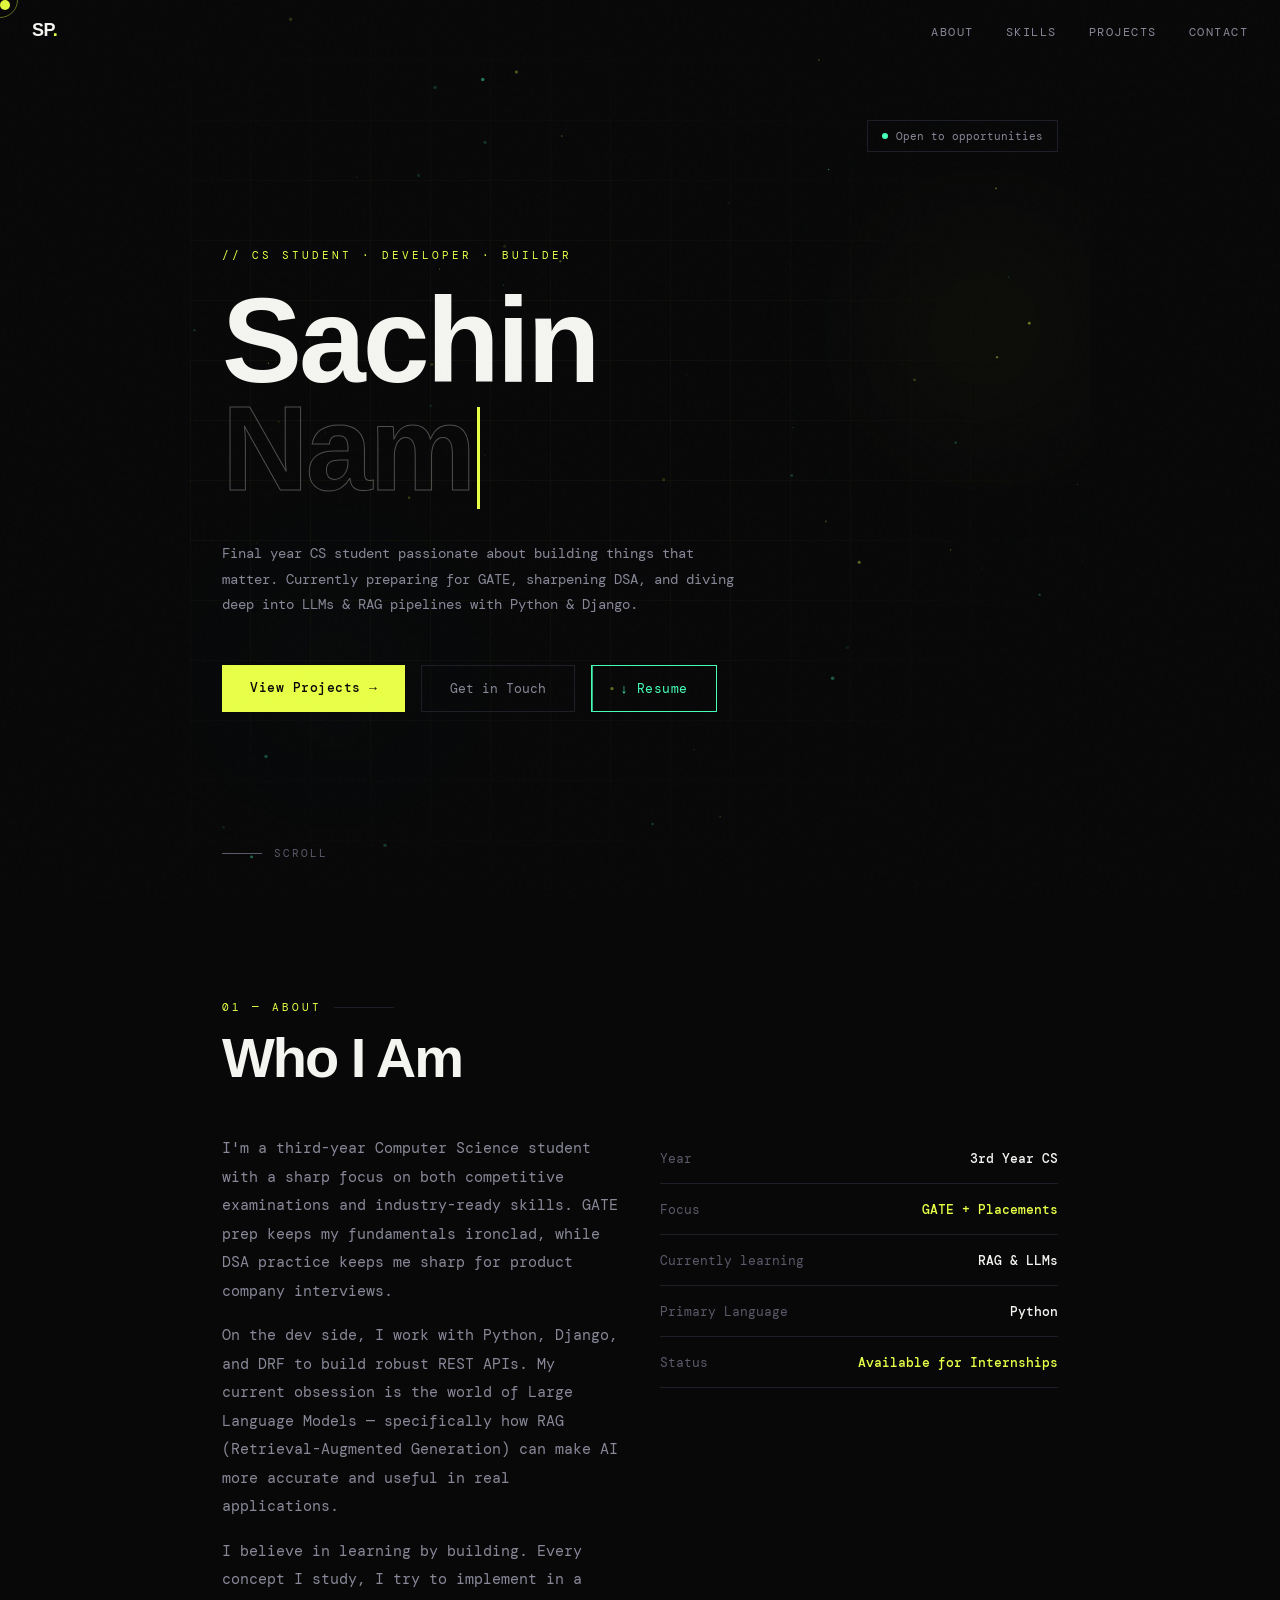
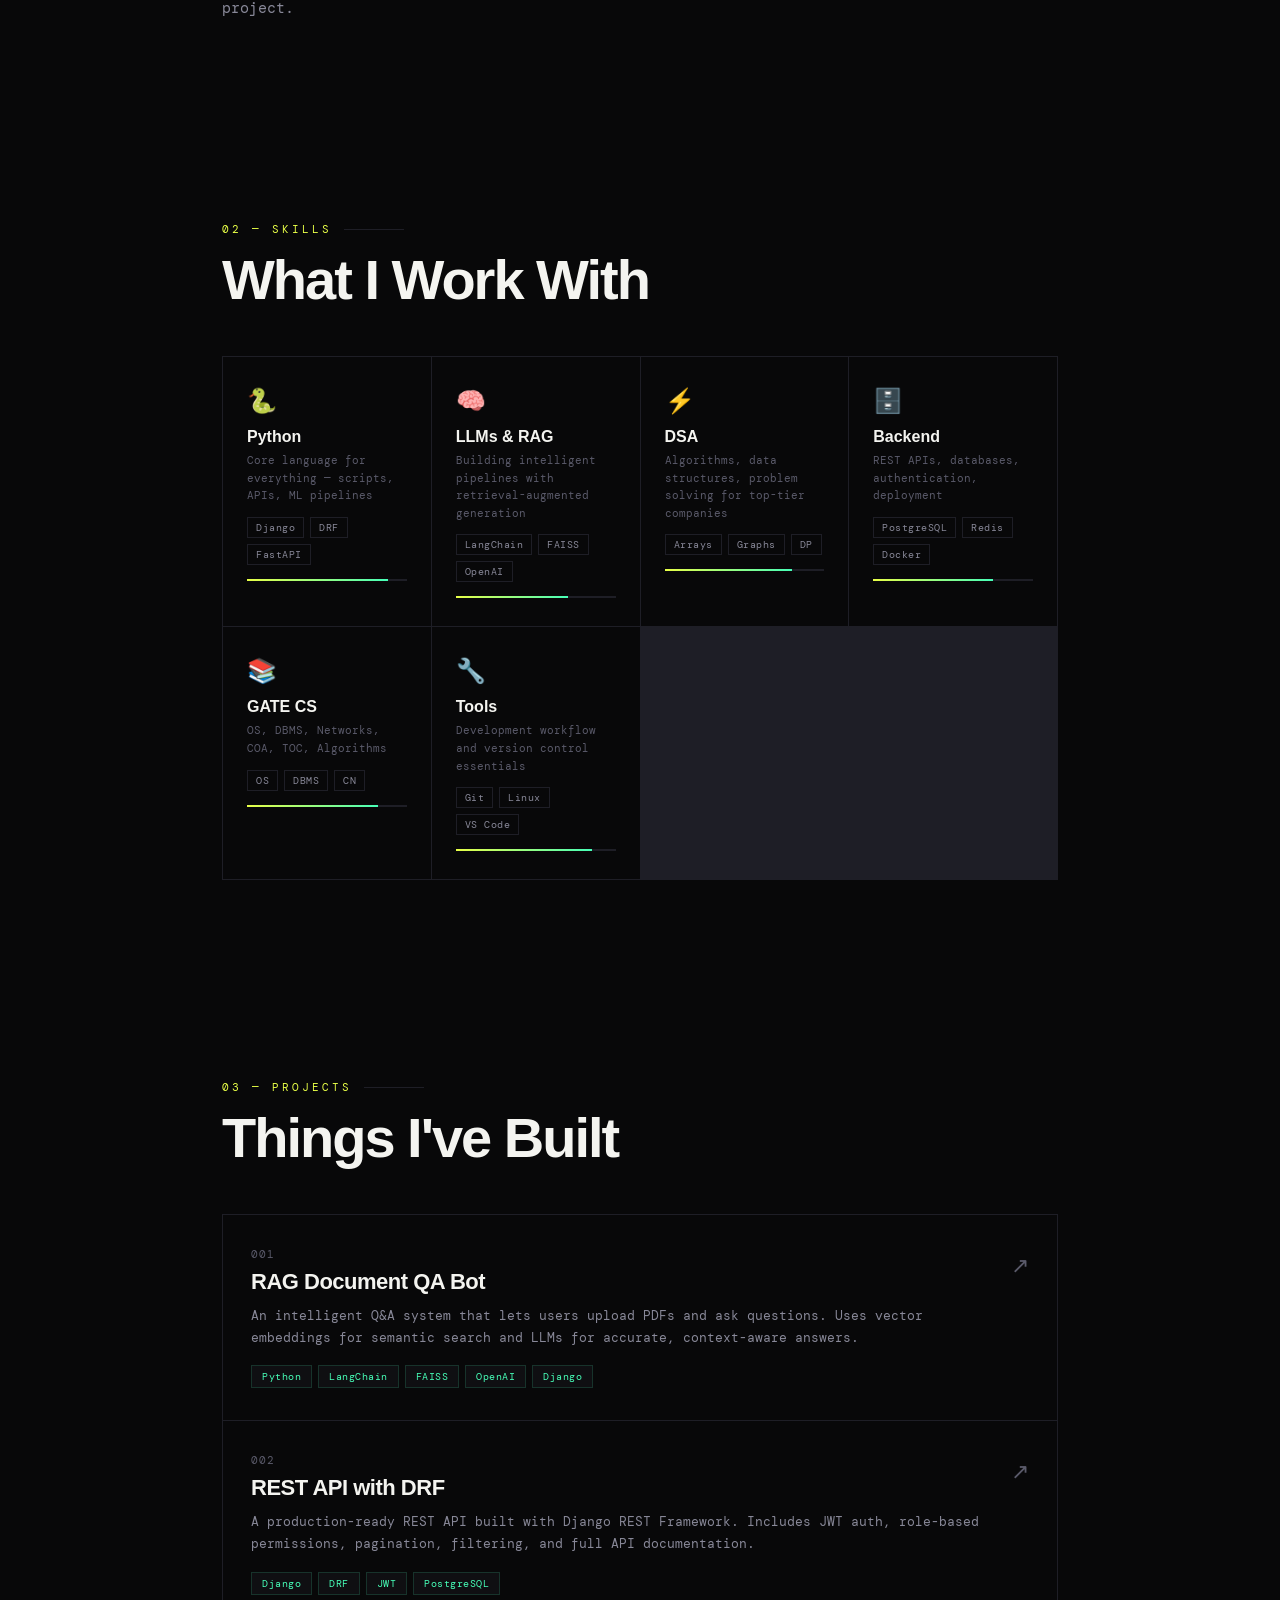
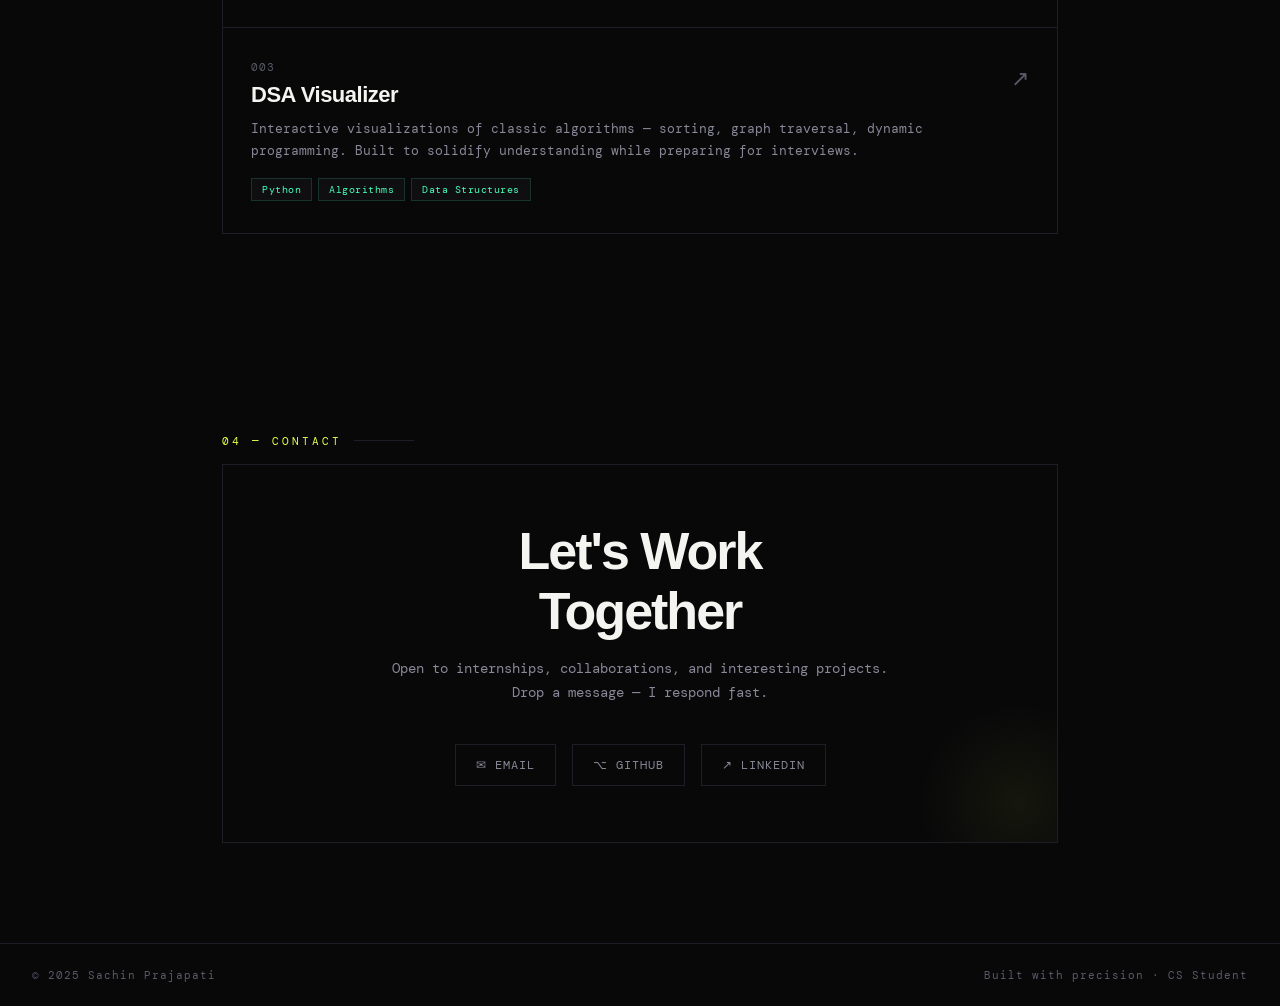
==== commit 7c51c2fb: "intial commit" ====
--- a/index.html
+++ b/index.html
@@ -652,7 +652,7 @@
 <div class="cursor-ring" id="cursorRing"></div>
 
 <nav id="navbar">
-  <a href="#" class="nav-logo">S<span>.</span></a>
+  <a href="#" class="nav-logo">SP<span>.</span></a>
   <ul class="nav-links">
     <li><a href="#about">About</a></li>
     <li><a href="#skills">Skills</a></li>
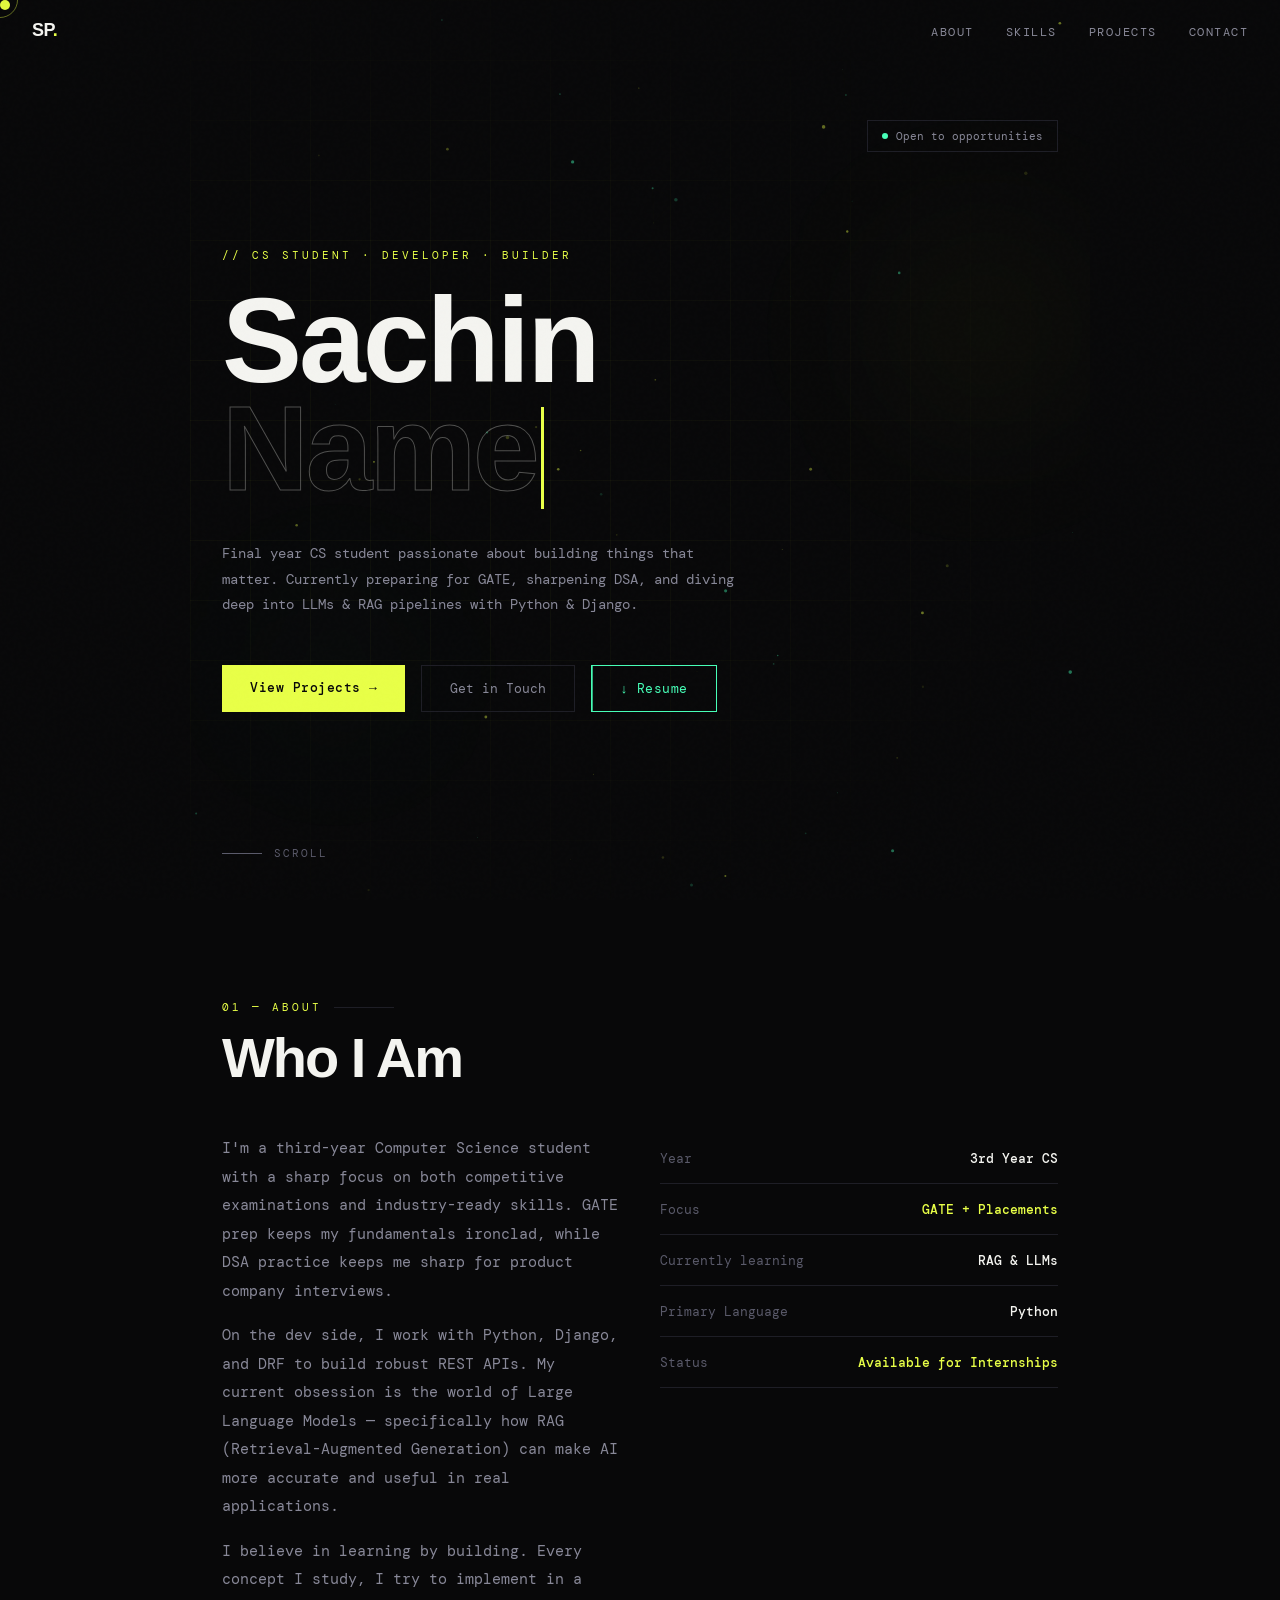
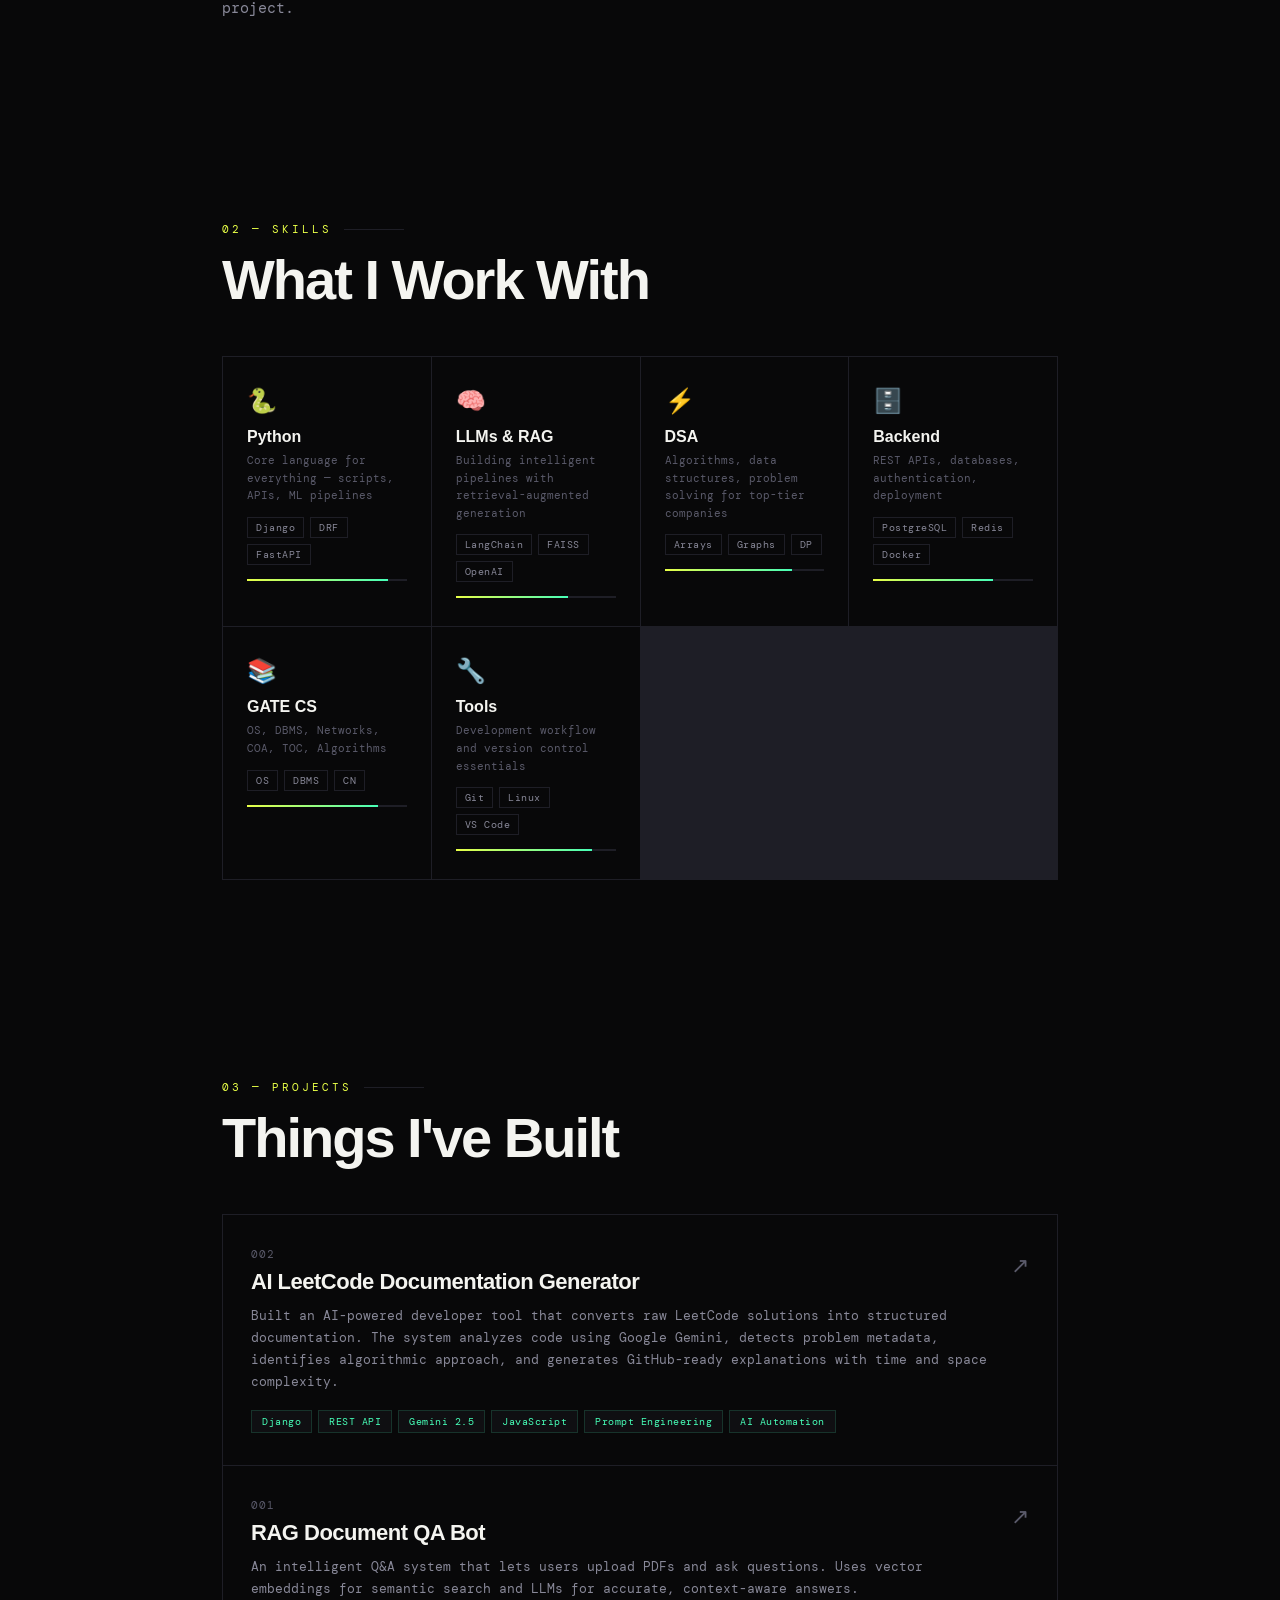
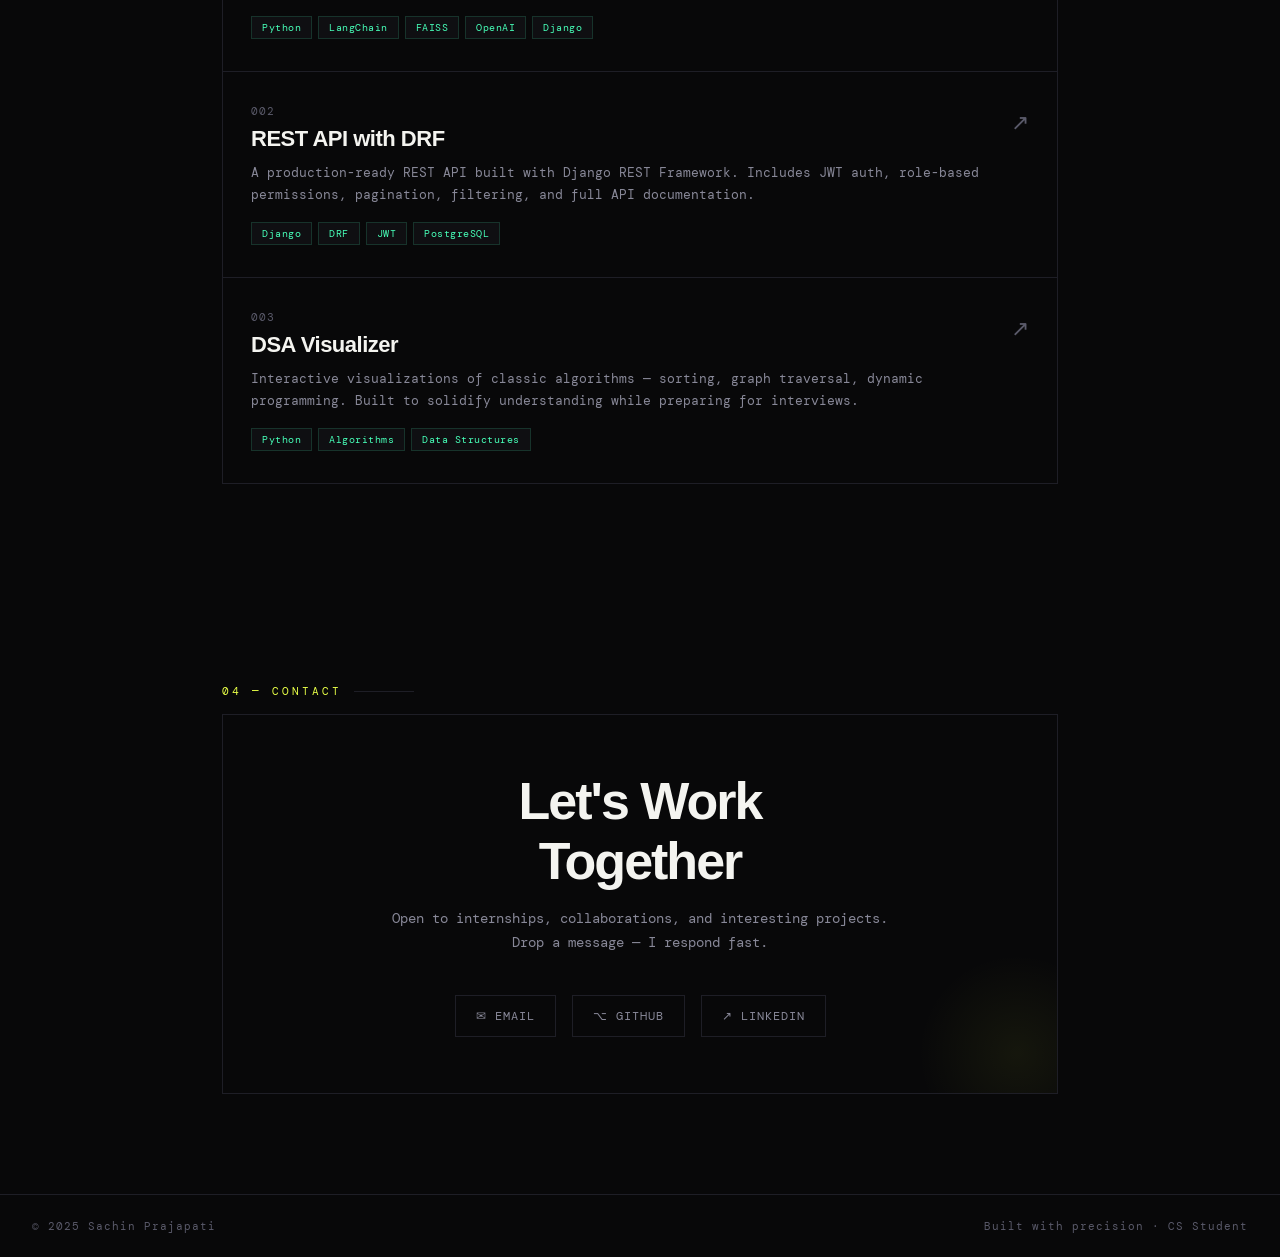
==== commit b2acd44f: "fix resume download button and SEO" ====
--- a/index.html
+++ b/index.html
@@ -1,1120 +1,352 @@
 <!DOCTYPE html>
 <html lang="en">
+
 <head>
-<meta charset="UTF-8">
-<meta name="viewport" content="width=device-width, initial-scale=1.0">
-<title>Sachin Prajapati — Portfolio</title>
-<link href="https://fonts.googleapis.com/css2?family=DM+Mono:wght@300;400;500&family=Clash+Display:wght@400;500;600;700&display=swap" rel="stylesheet">
-<style>
-*, *::before, *::after { box-sizing: border-box; margin: 0; padding: 0; }
-
-:root {
-  --bg: #080809;
-  --surface: #0f0f12;
-  --border: #1e1e26;
-  --accent: #e8ff47;
-  --accent2: #47ffb8;
-  --text: #f4f4f0;
-  --muted: #5a5a6a;
-  --muted2: #888898;
-  --mono: 'DM Mono', monospace;
-  --display: 'Clash Display', sans-serif;
-}
-
-html { scroll-behavior: smooth; }
-
-body {
-  background: var(--bg);
-  color: var(--text);
-  font-family: var(--mono);
-  overflow-x: hidden;
-  cursor: none;
-}
-
-/* Custom cursor */
-.cursor {
-  width: 10px; height: 10px;
-  background: var(--accent);
-  border-radius: 50%;
-  position: fixed;
-  top: 0; left: 0;
-  pointer-events: none;
-  z-index: 9999;
-  transition: transform 0.15s ease;
-  mix-blend-mode: difference;
-}
-.cursor-ring {
-  width: 36px; height: 36px;
-  border: 1px solid rgba(232,255,71,0.4);
-  border-radius: 50%;
-  position: fixed;
-  top: 0; left: 0;
-  pointer-events: none;
-  z-index: 9998;
-  transition: transform 0.4s cubic-bezier(0.25,0.46,0.45,0.94);
-}
-
-/* Noise texture overlay */
-body::before {
-  content: '';
-  position: fixed;
-  inset: 0;
-  background-image: url("data:image/svg+xml,%3Csvg viewBox='0 0 256 256' xmlns='http://www.w3.org/2000/svg'%3E%3Cfilter id='noise'%3E%3CfeTurbulence type='fractalNoise' baseFrequency='0.9' numOctaves='4' stitchTiles='stitch'/%3E%3C/filter%3E%3Crect width='100%25' height='100%25' filter='url(%23noise)' opacity='0.03'/%3E%3C/svg%3E");
-  pointer-events: none;
-  z-index: 1000;
-  opacity: 0.4;
-}
-
-/* NAV */
-nav {
-  position: fixed;
-  top: 0; left: 0; right: 0;
-  z-index: 100;
-  padding: 20px 32px;
-  display: flex;
-  justify-content: space-between;
-  align-items: center;
-  border-bottom: 1px solid transparent;
-  transition: border-color 0.3s, background 0.3s;
-  backdrop-filter: blur(0px);
-}
-nav.scrolled {
-  border-color: var(--border);
-  background: rgba(8,8,9,0.85);
-  backdrop-filter: blur(16px);
-}
-.nav-logo {
-  font-family: var(--display);
-  font-size: 18px;
-  font-weight: 700;
-  color: var(--text);
-  text-decoration: none;
-  letter-spacing: -0.5px;
-}
-.nav-logo span { color: var(--accent); }
-.nav-links { display: flex; gap: 32px; list-style: none; }
-.nav-links a {
-  font-size: 12px;
-  color: var(--muted2);
-  text-decoration: none;
-  letter-spacing: 1.5px;
-  text-transform: uppercase;
-  transition: color 0.2s;
-}
-.nav-links a:hover { color: var(--accent); }
-
-/* HERO */
-.hero {
-  min-height: 100svh;
-  display: flex;
-  flex-direction: column;
-  justify-content: center;
-  padding: 120px 32px 60px;
-  position: relative;
-  overflow: hidden;
-}
-
-.hero-grid-bg {
-  position: absolute;
-  inset: 0;
-  background-image:
-    linear-gradient(rgba(232,255,71,0.03) 1px, transparent 1px),
-    linear-gradient(90deg, rgba(232,255,71,0.03) 1px, transparent 1px);
-  background-size: 60px 60px;
-  mask-image: radial-gradient(ellipse at 30% 50%, black 30%, transparent 80%);
-}
-
-.hero-tag {
-  font-size: 11px;
-  letter-spacing: 3px;
-  text-transform: uppercase;
-  color: var(--accent);
-  margin-bottom: 24px;
-  opacity: 0;
-  animation: fadeUp 0.6s ease 0.2s forwards;
-}
-
-.hero-name {
-  font-family: var(--display);
-  font-size: clamp(52px, 13vw, 120px);
-  font-weight: 700;
-  line-height: 0.9;
-  letter-spacing: -3px;
-  margin-bottom: 32px;
-  opacity: 0;
-  animation: fadeUp 0.8s ease 0.4s forwards;
-}
-
-.hero-name .line2 {
-  color: transparent;
-  -webkit-text-stroke: 1px rgba(244,244,240,0.3);
-}
-
-.hero-desc {
-  max-width: 520px;
-  font-size: 14px;
-  line-height: 1.8;
-  color: var(--muted2);
-  margin-bottom: 48px;
-  opacity: 0;
-  animation: fadeUp 0.8s ease 0.6s forwards;
-}
-
-.hero-cta {
-  display: flex;
-  gap: 16px;
-  flex-wrap: wrap;
-  opacity: 0;
-  animation: fadeUp 0.8s ease 0.8s forwards;
-}
-
-.btn-primary {
-  background: var(--accent);
-  color: #080809;
-  border: none;
-  padding: 14px 28px;
-  font-family: var(--mono);
-  font-size: 13px;
-  font-weight: 500;
-  cursor: none;
-  text-decoration: none;
-  display: inline-block;
-  transition: transform 0.2s, box-shadow 0.2s;
-  letter-spacing: 0.5px;
-}
-.btn-primary:hover {
-  transform: translate(-2px, -2px);
-  box-shadow: 4px 4px 0 rgba(232,255,71,0.3);
-}
-
-.btn-secondary {
-  background: transparent;
-  color: var(--muted2);
-  border: 1px solid var(--border);
-  padding: 14px 28px;
-  font-family: var(--mono);
-  font-size: 13px;
-  cursor: none;
-  text-decoration: none;
-  display: inline-block;
-  transition: color 0.2s, border-color 0.2s;
-}
-.btn-secondary:hover { color: var(--text); border-color: var(--muted2); }
-
-.hero-scroll {
-  position: absolute;
-  bottom: 40px;
-  left: 32px;
-  display: flex;
-  align-items: center;
-  gap: 12px;
-  font-size: 11px;
-  color: var(--muted);
-  letter-spacing: 2px;
-  text-transform: uppercase;
-  opacity: 0;
-  animation: fadeUp 1s ease 1.2s forwards;
-}
-.scroll-line {
-  width: 40px;
-  height: 1px;
-  background: var(--muted);
-  animation: scrollLine 2s ease-in-out infinite;
-}
-
-/* STATUS badge */
-.status-badge {
-  position: absolute;
-  top: 120px;
-  right: 32px;
-  display: flex;
-  align-items: center;
-  gap: 8px;
-  font-size: 11px;
-  color: var(--muted2);
-  border: 1px solid var(--border);
-  padding: 8px 14px;
-  opacity: 0;
-  animation: fadeUp 0.8s ease 1s forwards;
-}
-.status-dot {
-  width: 6px; height: 6px;
-  background: var(--accent2);
-  border-radius: 50%;
-  animation: pulse 2s ease-in-out infinite;
-}
-
-/* SECTIONS COMMON */
-section {
-  padding: 100px 32px;
-  max-width: 900px;
-  margin: 0 auto;
-}
-
-.section-label {
-  font-size: 11px;
-  letter-spacing: 3px;
-  text-transform: uppercase;
-  color: var(--accent);
-  margin-bottom: 16px;
-  display: flex;
-  align-items: center;
-  gap: 12px;
-}
-.section-label::after {
-  content: '';
-  flex: 1;
-  height: 1px;
-  background: var(--border);
-  max-width: 60px;
-}
-
-.section-title {
-  font-family: var(--display);
-  font-size: clamp(32px, 6vw, 56px);
-  font-weight: 700;
-  letter-spacing: -2px;
-  margin-bottom: 48px;
-  line-height: 1;
-}
-
-/* ABOUT */
-.about-grid {
-  display: grid;
-  grid-template-columns: 1fr 1fr;
-  gap: 40px;
-  align-items: start;
-}
-
-.about-text {
-  font-size: 15px;
-  line-height: 1.9;
-  color: var(--muted2);
-}
-
-.about-text p + p { margin-top: 16px; }
-
-.about-stats {
-  display: flex;
-  flex-direction: column;
-  gap: 1px;
-}
-
-.stat-row {
-  display: flex;
-  justify-content: space-between;
-  align-items: center;
-  padding: 16px 0;
-  border-bottom: 1px solid var(--border);
-  font-size: 13px;
-}
-.stat-label { color: var(--muted); }
-.stat-val { color: var(--text); font-weight: 500; }
-.stat-val.accent { color: var(--accent); }
-
-/* SKILLS */
-.skills-grid {
-  display: grid;
-  grid-template-columns: repeat(auto-fit, minmax(200px, 1fr));
-  gap: 1px;
-  background: var(--border);
-  border: 1px solid var(--border);
-}
-
-.skill-card {
-  background: var(--bg);
-  padding: 28px 24px;
-  transition: background 0.2s;
-  position: relative;
-  overflow: hidden;
-}
-.skill-card::before {
-  content: '';
-  position: absolute;
-  top: 0; left: 0; right: 0;
-  height: 2px;
-  background: var(--accent);
-  transform: scaleX(0);
-  transform-origin: left;
-  transition: transform 0.3s ease;
-}
-.skill-card:hover::before { transform: scaleX(1); }
-.skill-card:hover { background: var(--surface); }
-
-.skill-icon { font-size: 24px; margin-bottom: 12px; }
-.skill-name {
-  font-family: var(--display);
-  font-size: 16px;
-  font-weight: 600;
-  margin-bottom: 6px;
-}
-.skill-sub { font-size: 11px; color: var(--muted); line-height: 1.6; }
-
-.skill-tags {
-  display: flex;
-  flex-wrap: wrap;
-  gap: 6px;
-  margin-top: 12px;
-}
-.tag {
-  font-size: 10px;
-  padding: 3px 8px;
-  border: 1px solid var(--border);
-  color: var(--muted2);
-  letter-spacing: 0.5px;
-}
-
-/* PROJECTS */
-.projects-list { display: flex; flex-direction: column; gap: 1px; background: var(--border); border: 1px solid var(--border); }
-
-.project-card {
-  background: var(--bg);
-  padding: 32px 28px;
-  display: grid;
-  grid-template-columns: 1fr auto;
-  gap: 20px;
-  align-items: start;
-  transition: background 0.2s;
-  cursor: none;
-}
-.project-card:hover { background: var(--surface); }
-
-.project-num {
-  font-size: 11px;
-  color: var(--muted);
-  margin-bottom: 8px;
-  letter-spacing: 1px;
-}
-.project-name {
-  font-family: var(--display);
-  font-size: 22px;
-  font-weight: 700;
-  margin-bottom: 10px;
-  letter-spacing: -0.5px;
-  transition: color 0.2s;
-}
-.project-card:hover .project-name { color: var(--accent); }
-.project-desc { font-size: 13px; color: var(--muted2); line-height: 1.7; margin-bottom: 16px; }
-
-.project-stack { display: flex; flex-wrap: wrap; gap: 6px; }
-.stack-tag {
-  font-size: 10px;
-  padding: 4px 10px;
-  background: var(--surface);
-  color: var(--accent2);
-  border: 1px solid rgba(71,255,184,0.15);
-  letter-spacing: 0.5px;
-}
-
-.project-arrow {
-  font-size: 22px;
-  color: var(--muted);
-  transition: color 0.2s, transform 0.2s;
-  padding-top: 4px;
-}
-.project-card:hover .project-arrow { color: var(--accent); transform: translate(3px, -3px); }
-
-/* CONTACT */
-.contact-inner {
-  border: 1px solid var(--border);
-  padding: 56px 48px;
-  text-align: center;
-  position: relative;
-  overflow: hidden;
-}
-
-.contact-inner::before {
-  content: '';
-  position: absolute;
-  bottom: -60px; right: -60px;
-  width: 200px; height: 200px;
-  background: radial-gradient(circle, rgba(232,255,71,0.06) 0%, transparent 70%);
-  pointer-events: none;
-}
-
-.contact-big {
-  font-family: var(--display);
-  font-size: clamp(28px, 6vw, 52px);
-  font-weight: 700;
-  letter-spacing: -2px;
-  margin-bottom: 16px;
-}
-.contact-sub { font-size: 14px; color: var(--muted2); margin-bottom: 40px; line-height: 1.7; }
-
-.contact-links {
-  display: flex;
-  justify-content: center;
-  gap: 16px;
-  flex-wrap: wrap;
-}
-
-.contact-link {
-  display: flex;
-  align-items: center;
-  gap: 8px;
-  font-size: 12px;
-  color: var(--muted2);
-  text-decoration: none;
-  border: 1px solid var(--border);
-  padding: 12px 20px;
-  transition: color 0.2s, border-color 0.2s, background 0.2s;
-  letter-spacing: 1px;
-  text-transform: uppercase;
-}
-.contact-link:hover {
-  color: var(--accent);
-  border-color: var(--accent);
-  background: rgba(232,255,71,0.04);
-}
-
-/* FOOTER */
-footer {
-  border-top: 1px solid var(--border);
-  padding: 24px 32px;
-  display: flex;
-  justify-content: space-between;
-  align-items: center;
-  font-size: 11px;
-  color: var(--muted);
-  letter-spacing: 1px;
-}
-
-/* RESUME BUTTON */
-.btn-resume {
-  background: transparent;
-  color: var(--accent2);
-  border: 1px solid var(--accent2);
-  padding: 14px 28px;
-  font-family: var(--mono);
-  font-size: 13px;
-  cursor: none;
-  text-decoration: none;
-  display: inline-flex;
-  align-items: center;
-  gap: 8px;
-  transition: background 0.2s, color 0.2s, box-shadow 0.2s, transform 0.2s;
-  letter-spacing: 0.5px;
-  position: relative;
-  overflow: hidden;
-}
-.btn-resume::before {
-  content: '';
-  position: absolute;
-  inset: 0;
-  background: var(--accent2);
-  transform: translateX(-100%);
-  transition: transform 0.3s ease;
-  z-index: 0;
-}
-.btn-resume:hover::before { transform: translateX(0); }
-.btn-resume:hover { color: #080809; transform: translate(-2px, -2px); box-shadow: 4px 4px 0 rgba(71,255,184,0.25); }
-.btn-resume span, .btn-resume svg { position: relative; z-index: 1; }
-
-/* Download progress animation */
-.btn-resume.downloading .dl-icon { animation: downloadBounce 0.6s ease infinite alternate; }
-@keyframes downloadBounce {
-  from { transform: translateY(0); }
-  to { transform: translateY(4px); }
-}
-
-/* Ripple */
-.ripple {
-  position: absolute;
-  border-radius: 50%;
-  background: rgba(232,255,71,0.15);
-  transform: scale(0);
-  animation: rippleAnim 0.6s linear;
-  pointer-events: none;
-}
-@keyframes rippleAnim {
-  to { transform: scale(4); opacity: 0; }
-}
-
-/* Typing cursor blink */
-.type-cursor {
-  display: inline-block;
-  width: 3px;
-  height: 0.85em;
-  background: var(--accent);
-  margin-left: 4px;
-  vertical-align: middle;
-  animation: blink 1s step-end infinite;
-}
-@keyframes blink { 0%,100%{opacity:1} 50%{opacity:0} }
-
-/* Skill bar */
-.skill-bar-wrap {
-  margin-top: 14px;
-  height: 2px;
-  background: var(--border);
-  width: 100%;
-  overflow: hidden;
-}
-.skill-bar {
-  height: 100%;
-  background: linear-gradient(90deg, var(--accent), var(--accent2));
-  width: 0%;
-  transition: width 1.2s cubic-bezier(0.4,0,0.2,1);
-}
-
-/* Particle canvas */
-#particles {
-  position: absolute;
-  inset: 0;
-  pointer-events: none;
-  z-index: 0;
-}
-
-/* Floating orbs */
-.orb {
-  position: absolute;
-  border-radius: 50%;
-  filter: blur(80px);
-  pointer-events: none;
-  z-index: 0;
-  animation: orbFloat 8s ease-in-out infinite;
-}
-.orb1 {
-  width: 300px; height: 300px;
-  background: radial-gradient(circle, rgba(232,255,71,0.06) 0%, transparent 70%);
-  top: 20%; right: -5%;
-  animation-delay: 0s;
-}
-.orb2 {
-  width: 200px; height: 200px;
-  background: radial-gradient(circle, rgba(71,255,184,0.05) 0%, transparent 70%);
-  bottom: 15%; left: 5%;
-  animation-delay: -4s;
-}
-@keyframes orbFloat {
-  0%,100% { transform: translateY(0px) scale(1); }
-  50% { transform: translateY(-30px) scale(1.05); }
-}
-
-/* Staggered card reveal */
-.skill-card, .project-card {
-  opacity: 0;
-  transform: translateY(24px);
-  transition: opacity 0.5s ease, transform 0.5s ease, background 0.2s;
-}
-.skill-card.visible, .project-card.visible {
-  opacity: 1;
-  transform: translateY(0);
-}
-
-/* ANIMATIONS */
-@keyframes fadeUp {
-  from { opacity: 0; transform: translateY(20px); }
-  to { opacity: 1; transform: translateY(0); }
-}
-@keyframes pulse {
-  0%, 100% { opacity: 1; }
-  50% { opacity: 0.3; }
-}
-@keyframes scrollLine {
-  0%, 100% { transform: scaleX(1); transform-origin: left; }
-  50% { transform: scaleX(0.3); transform-origin: left; }
-}
-
-/* Reveal on scroll */
-.reveal {
-  opacity: 0;
-  transform: translateY(30px);
-  transition: opacity 0.7s ease, transform 0.7s ease;
-}
-.reveal.visible {
-  opacity: 1;
-  transform: translateY(0);
-}
-
-/* MOBILE */
-@media (max-width: 600px) {
-  nav { padding: 16px 20px; }
-  .nav-links { gap: 20px; }
-  .nav-links a { font-size: 10px; }
-  .hero { padding: 100px 20px 60px; }
-  .hero-name { letter-spacing: -2px; }
-  .status-badge { display: none; }
-  section { padding: 72px 20px; }
-  .about-grid { grid-template-columns: 1fr; }
-  .contact-inner { padding: 40px 24px; }
-  footer { flex-direction: column; gap: 8px; text-align: center; }
-  .project-card { grid-template-columns: 1fr; }
-  .project-arrow { display: none; }
-  body { cursor: auto; }
-  .cursor, .cursor-ring { display: none; }
-}
-</style>
+  <meta charset="UTF-8">
+  <meta name="viewport" content="width=device-width, initial-scale=1.0">
+
+  <title>Sachin Prajapati | Python Backend Developer | Django & AI</title>
+
+  <meta name="description" content="Sachin Prajapati — Python backend developer specializing in Django, REST APIs, AI tools, and DSA. Explore projects, automation tools, and backend engineering work.">
+  <meta name="keywords" content="Sachin Prajapati, Python Developer, Django Developer, Backend Developer, AI Developer, DRF, LeetCode, Portfolio">
+  <meta name="author" content="Sachin Prajapati">
+  <meta name="robots" content="index, follow">
+
+  <link rel="canonical" href="https://sachin-prajapati.netlify.app/">
+
+  <!-- Open Graph -->
+  <meta property="og:title" content="Sachin Prajapati | Python Backend Developer">
+  <meta property="og:description" content="Django, REST APIs, AI tools, and automation projects. Backend-focused Python developer.">
+  <meta property="og:type" content="website">
+  <meta property="og:url" content="https://sachin-prajapati.netlify.app/">
+  <meta property="og:image" content="https://sachin-prajapati.netlify.app/images/preview.png">
+
+  <!-- Twitter -->
+  <meta name="twitter:card" content="summary_large_image">
+  <meta name="twitter:title" content="Sachin Prajapati | Python Backend Developer">
+  <meta name="twitter:description" content="Django, AI tools, REST APIs, and automation projects.">
+  <meta name="twitter:image" content="https://sachin-prajapati.netlify.app/images/preview.png">
+
+  <link rel="icon" type="image/svg+xml" href="images/favicon.svg">
+
+  <link
+    href="https://fonts.googleapis.com/css2?family=DM+Mono:wght@300;400;500&family=Clash+Display:wght@400;500;600;700&display=swap"
+    rel="stylesheet">
+
+  <link rel="stylesheet" href="style.css">
 </head>
 <body>
 
-<div class="cursor" id="cursor"></div>
-<div class="cursor-ring" id="cursorRing"></div>
-
-<nav id="navbar">
-  <a href="#" class="nav-logo">SP<span>.</span></a>
-  <ul class="nav-links">
-    <li><a href="#about">About</a></li>
-    <li><a href="#skills">Skills</a></li>
-    <li><a href="#projects">Projects</a></li>
-    <li><a href="#contact">Contact</a></li>
-  </ul>
-</nav>
-
-<!-- HERO -->
-<section class="hero" id="home">
-  <canvas id="particles"></canvas>
-  <div class="hero-grid-bg"></div>
-  <div class="orb orb1"></div>
-  <div class="orb orb2"></div>
-
-  <div class="status-badge">
-    <div class="status-dot"></div>
-    Open to opportunities
-  </div>
-
-  <div class="hero-tag">// CS Student · Developer · Builder</div>
-
-  <h1 class="hero-name">
-    <div class="line1">Sachin</div>
-    <div class="line2" id="typedName">Prajapati<span class="type-cursor"></span></div>
-  </h1>
-
-  <p class="hero-desc">
-    Final year CS student passionate about building things that matter.
-    Currently preparing for GATE, sharpening DSA, and diving deep into
-    LLMs & RAG pipelines with Python & Django.
-  </p>
-
-  <div class="hero-cta">
-    <a href="#projects" class="btn-primary">View Projects →</a>
-    <a href="#contact" class="btn-secondary">Get in Touch</a>
-    <a href="#" class="btn-resume" id="resumeBtn" onclick="downloadResume(event)">
-      <span class="dl-icon">↓</span>
-      <span>Resume</span>
-    </a>
-  </div>
-
-  <div class="hero-scroll">
-    <div class="scroll-line"></div>
-    Scroll
-  </div>
-</section>
-
-<!-- ABOUT -->
-<section id="about">
-  <div class="section-label">01 — About</div>
-  <h2 class="section-title reveal">Who I Am</h2>
-
-  <div class="about-grid reveal">
-    <div class="about-text">
-      <p>
-        I'm a third-year Computer Science student with a sharp focus on
-        both competitive examinations and industry-ready skills. GATE prep
-        keeps my fundamentals ironclad, while DSA practice keeps me sharp
-        for product company interviews.
+  <div class="cursor" id="cursor"></div>
+  <div class="cursor-ring" id="cursorRing"></div>
+
+  <nav id="navbar">
+    <a href="#" class="nav-logo">SP<span>.</span></a>
+    <ul class="nav-links">
+      <li><a href="#about">About</a></li>
+      <li><a href="#skills">Skills</a></li>
+      <li><a href="#projects">Projects</a></li>
+      <li><a href="#contact">Contact</a></li>
+    </ul>
+  </nav>
+
+  <!-- HERO -->
+  <section class="hero" id="home">
+    <canvas id="particles"></canvas>
+    <div class="hero-grid-bg"></div>
+    <div class="orb orb1"></div>
+    <div class="orb orb2"></div>
+
+    <div class="status-badge">
+      <div class="status-dot"></div>
+      Open to opportunities
+    </div>
+
+    <div class="hero-tag">// CS Student · Developer · Builder</div>
+
+    <h1 class="hero-name">
+      <div class="line1">Sachin</div>
+      <div class="line2" id="typedName">Prajapati<span class="type-cursor"></span></div>
+    </h1>
+
+    <p class="hero-desc">
+      Final year CS student passionate about building things that matter.
+      Currently preparing for GATE, sharpening DSA, and diving deep into
+      LLMs & RAG pipelines with Python & Django.
+    </p>
+
+    <div class="hero-cta">
+      <a href="#projects" class="btn-primary">View Projects →</a>
+      <a href="#contact" class="btn-secondary">Get in Touch</a>
+      <a href="resume.pdf" class="btn-resume" target="_blank" id="resumeBtn" onclick="openResume()">
+        <span class="dl-icon">↓</span>
+        <span>Resume</span>
+      </a>
+    </div>
+
+    <div class="hero-scroll">
+      <div class="scroll-line"></div>
+      Scroll
+    </div>
+  </section>
+
+  <!-- ABOUT -->
+  <section id="about">
+    <div class="section-label">01 — About</div>
+    <h2 class="section-title reveal">Who I Am</h2>
+
+    <div class="about-grid reveal">
+      <div class="about-text">
+        <p>
+          I'm a third-year Computer Science student with a sharp focus on
+          both competitive examinations and industry-ready skills. GATE prep
+          keeps my fundamentals ironclad, while DSA practice keeps me sharp
+          for product company interviews.
+        </p>
+        <p>
+          On the dev side, I work with Python, Django, and DRF to build
+          robust REST APIs. My current obsession is the world of Large Language
+          Models — specifically how RAG (Retrieval-Augmented Generation) can
+          make AI more accurate and useful in real applications.
+        </p>
+        <p>
+          I believe in learning by building. Every concept I study, I try
+          to implement in a project.
+        </p>
+      </div>
+
+      <div class="about-stats">
+        <div class="stat-row">
+          <span class="stat-label">Year</span>
+          <span class="stat-val">3rd Year CS</span>
+        </div>
+        <div class="stat-row">
+          <span class="stat-label">Focus</span>
+          <span class="stat-val accent">GATE + Placements</span>
+        </div>
+        <div class="stat-row">
+          <span class="stat-label">Currently learning</span>
+          <span class="stat-val">RAG & LLMs</span>
+        </div>
+        <div class="stat-row">
+          <span class="stat-label">Primary Language</span>
+          <span class="stat-val">Python</span>
+        </div>
+        <div class="stat-row">
+          <span class="stat-label">Status</span>
+          <span class="stat-val accent">Available for Internships</span>
+        </div>
+      </div>
+    </div>
+  </section>
+
+  <!-- SKILLS -->
+  <section id="skills">
+    <div class="section-label">02 — Skills</div>
+    <h2 class="section-title reveal">What I Work With</h2>
+
+    <div class="skills-grid reveal">
+      <div class="skill-card">
+        <div class="skill-icon">🐍</div>
+        <div class="skill-name">Python</div>
+        <div class="skill-sub">Core language for everything — scripts, APIs, ML pipelines</div>
+        <div class="skill-tags">
+          <span class="tag">Django</span>
+          <span class="tag">DRF</span>
+          <span class="tag">FastAPI</span>
+        </div>
+        <div class="skill-bar-wrap">
+          <div class="skill-bar" data-width="88"></div>
+        </div>
+      </div>
+
+      <div class="skill-card">
+        <div class="skill-icon">🧠</div>
+        <div class="skill-name">LLMs & RAG</div>
+        <div class="skill-sub">Building intelligent pipelines with retrieval-augmented generation</div>
+        <div class="skill-tags">
+          <span class="tag">LangChain</span>
+          <span class="tag">FAISS</span>
+          <span class="tag">OpenAI</span>
+        </div>
+        <div class="skill-bar-wrap">
+          <div class="skill-bar" data-width="70"></div>
+        </div>
+      </div>
+
+      <div class="skill-card">
+        <div class="skill-icon">⚡</div>
+        <div class="skill-name">DSA</div>
+        <div class="skill-sub">Algorithms, data structures, problem solving for top-tier companies</div>
+        <div class="skill-tags">
+          <span class="tag">Arrays</span>
+          <span class="tag">Graphs</span>
+          <span class="tag">DP</span>
+        </div>
+        <div class="skill-bar-wrap">
+          <div class="skill-bar" data-width="80"></div>
+        </div>
+      </div>
+
+      <div class="skill-card">
+        <div class="skill-icon">🗄️</div>
+        <div class="skill-name">Backend</div>
+        <div class="skill-sub">REST APIs, databases, authentication, deployment</div>
+        <div class="skill-tags">
+          <span class="tag">PostgreSQL</span>
+          <span class="tag">Redis</span>
+          <span class="tag">Docker</span>
+        </div>
+        <div class="skill-bar-wrap">
+          <div class="skill-bar" data-width="75"></div>
+        </div>
+      </div>
+
+      <div class="skill-card">
+        <div class="skill-icon">📚</div>
+        <div class="skill-name">GATE CS</div>
+        <div class="skill-sub">OS, DBMS, Networks, COA, TOC, Algorithms</div>
+        <div class="skill-tags">
+          <span class="tag">OS</span>
+          <span class="tag">DBMS</span>
+          <span class="tag">CN</span>
+        </div>
+        <div class="skill-bar-wrap">
+          <div class="skill-bar" data-width="82"></div>
+        </div>
+      </div>
+
+      <div class="skill-card">
+        <div class="skill-icon">🔧</div>
+        <div class="skill-name">Tools</div>
+        <div class="skill-sub">Development workflow and version control essentials</div>
+        <div class="skill-tags">
+          <span class="tag">Git</span>
+          <span class="tag">Linux</span>
+          <span class="tag">VS Code</span>
+        </div>
+        <div class="skill-bar-wrap">
+          <div class="skill-bar" data-width="85"></div>
+        </div>
+      </div>
+    </div>
+  </section>
+
+  <!-- PROJECTS -->
+  <section id="projects">
+    <div class="section-label">03 — Projects</div>
+    <h2 class="section-title reveal">Things I've Built</h2>
+
+    <div class="projects-list reveal">
+      <a href="https://github.com/algoWithSachin/ai_leetcode_documentation_generator" target="_blank"
+        class="project-card">
+        <div>
+          <div class="project-num">002</div>
+          <div class="project-name">AI LeetCode Documentation Generator</div>
+          <div class="project-desc">
+            Built an AI-powered developer tool that converts raw LeetCode solutions into
+            structured documentation. The system analyzes code using Google Gemini,
+            detects problem metadata, identifies algorithmic approach, and generates
+            GitHub-ready explanations with time and space complexity.
+          </div>
+          <div class="project-stack">
+            <span class="stack-tag">Django</span>
+            <span class="stack-tag">REST API</span>
+            <span class="stack-tag">Gemini 2.5</span>
+            <span class="stack-tag">JavaScript</span>
+            <span class="stack-tag">Prompt Engineering</span>
+            <span class="stack-tag">AI Automation</span>
+          </div>
+        </div>
+        <div class="project-arrow">↗</div>
+      </a>
+
+      <a href="https://github.com/algoWithSachin" target="_blank" class="project-card">
+        <div>
+          <div class="project-num">001</div>
+          <div class="project-name">RAG Document QA Bot</div>
+          <div class="project-desc">
+            An intelligent Q&A system that lets users upload PDFs and ask questions.
+            Uses vector embeddings for semantic search and LLMs for accurate, context-aware answers.
+          </div>
+          <div class="project-stack">
+            <span class="stack-tag">Python</span>
+            <span class="stack-tag">LangChain</span>
+            <span class="stack-tag">FAISS</span>
+            <span class="stack-tag">OpenAI</span>
+            <span class="stack-tag">Django</span>
+          </div>
+        </div>
+        <div class="project-arrow">↗</div>
+      </a>
+
+      <a href="https://github.com/algoWithSachin" target="_blank" class="project-card">
+        <div>
+          <div class="project-num">002</div>
+          <div class="project-name">REST API with DRF</div>
+          <div class="project-desc">
+            A production-ready REST API built with Django REST Framework. Includes JWT auth,
+            role-based permissions, pagination, filtering, and full API documentation.
+          </div>
+          <div class="project-stack">
+            <span class="stack-tag">Django</span>
+            <span class="stack-tag">DRF</span>
+            <span class="stack-tag">JWT</span>
+            <span class="stack-tag">PostgreSQL</span>
+          </div>
+        </div>
+        <div class="project-arrow">↗</div>
+      </a>
+
+      <a href="https://github.com/algoWithSachin" target="_blank" class="project-card">
+        <div>
+          <div class="project-num">003</div>
+          <div class="project-name">DSA Visualizer</div>
+          <div class="project-desc">
+            Interactive visualizations of classic algorithms — sorting, graph traversal,
+            dynamic programming. Built to solidify understanding while preparing for interviews.
+          </div>
+          <div class="project-stack">
+            <span class="stack-tag">Python</span>
+            <span class="stack-tag">Algorithms</span>
+            <span class="stack-tag">Data Structures</span>
+          </div>
+        </div>
+        <div class="project-arrow">↗</div>
+      </a>
+    </div>
+  </section>
+
+  <!-- CONTACT -->
+  <section id="contact">
+    <div class="section-label">04 — Contact</div>
+    <div class="contact-inner reveal">
+      <h2 class="contact-big">Let's Work<br>Together</h2>
+      <p class="contact-sub">
+        Open to internships, collaborations, and interesting projects.<br>
+        Drop a message — I respond fast.
       </p>
-      <p>
-        On the dev side, I work with Python, Django, and DRF to build
-        robust REST APIs. My current obsession is the world of Large Language
-        Models — specifically how RAG (Retrieval-Augmented Generation) can
-        make AI more accurate and useful in real applications.
-      </p>
-      <p>
-        I believe in learning by building. Every concept I study, I try
-        to implement in a project.
-      </p>
-    </div>
-
-    <div class="about-stats">
-      <div class="stat-row">
-        <span class="stat-label">Year</span>
-        <span class="stat-val">3rd Year CS</span>
-      </div>
-      <div class="stat-row">
-        <span class="stat-label">Focus</span>
-        <span class="stat-val accent">GATE + Placements</span>
-      </div>
-      <div class="stat-row">
-        <span class="stat-label">Currently learning</span>
-        <span class="stat-val">RAG & LLMs</span>
-      </div>
-      <div class="stat-row">
-        <span class="stat-label">Primary Language</span>
-        <span class="stat-val">Python</span>
-      </div>
-      <div class="stat-row">
-        <span class="stat-label">Status</span>
-        <span class="stat-val accent">Available for Internships</span>
-      </div>
-    </div>
-  </div>
-</section>
-
-<!-- SKILLS -->
-<section id="skills">
-  <div class="section-label">02 — Skills</div>
-  <h2 class="section-title reveal">What I Work With</h2>
-
-  <div class="skills-grid reveal">
-    <div class="skill-card">
-      <div class="skill-icon">🐍</div>
-      <div class="skill-name">Python</div>
-      <div class="skill-sub">Core language for everything — scripts, APIs, ML pipelines</div>
-      <div class="skill-tags">
-        <span class="tag">Django</span>
-        <span class="tag">DRF</span>
-        <span class="tag">FastAPI</span>
-      </div>
-      <div class="skill-bar-wrap"><div class="skill-bar" data-width="88"></div></div>
-    </div>
-
-    <div class="skill-card">
-      <div class="skill-icon">🧠</div>
-      <div class="skill-name">LLMs & RAG</div>
-      <div class="skill-sub">Building intelligent pipelines with retrieval-augmented generation</div>
-      <div class="skill-tags">
-        <span class="tag">LangChain</span>
-        <span class="tag">FAISS</span>
-        <span class="tag">OpenAI</span>
-      </div>
-      <div class="skill-bar-wrap"><div class="skill-bar" data-width="70"></div></div>
-    </div>
-
-    <div class="skill-card">
-      <div class="skill-icon">⚡</div>
-      <div class="skill-name">DSA</div>
-      <div class="skill-sub">Algorithms, data structures, problem solving for top-tier companies</div>
-      <div class="skill-tags">
-        <span class="tag">Arrays</span>
-        <span class="tag">Graphs</span>
-        <span class="tag">DP</span>
-      </div>
-      <div class="skill-bar-wrap"><div class="skill-bar" data-width="80"></div></div>
-    </div>
-
-    <div class="skill-card">
-      <div class="skill-icon">🗄️</div>
-      <div class="skill-name">Backend</div>
-      <div class="skill-sub">REST APIs, databases, authentication, deployment</div>
-      <div class="skill-tags">
-        <span class="tag">PostgreSQL</span>
-        <span class="tag">Redis</span>
-        <span class="tag">Docker</span>
-      </div>
-      <div class="skill-bar-wrap"><div class="skill-bar" data-width="75"></div></div>
-    </div>
-
-    <div class="skill-card">
-      <div class="skill-icon">📚</div>
-      <div class="skill-name">GATE CS</div>
-      <div class="skill-sub">OS, DBMS, Networks, COA, TOC, Algorithms</div>
-      <div class="skill-tags">
-        <span class="tag">OS</span>
-        <span class="tag">DBMS</span>
-        <span class="tag">CN</span>
-      </div>
-      <div class="skill-bar-wrap"><div class="skill-bar" data-width="82"></div></div>
-    </div>
-
-    <div class="skill-card">
-      <div class="skill-icon">🔧</div>
-      <div class="skill-name">Tools</div>
-      <div class="skill-sub">Development workflow and version control essentials</div>
-      <div class="skill-tags">
-        <span class="tag">Git</span>
-        <span class="tag">Linux</span>
-        <span class="tag">VS Code</span>
-      </div>
-      <div class="skill-bar-wrap"><div class="skill-bar" data-width="85"></div></div>
-    </div>
-  </div>
-</section>
-
-<!-- PROJECTS -->
-<section id="projects">
-  <div class="section-label">03 — Projects</div>
-  <h2 class="section-title reveal">Things I've Built</h2>
-
-  <div class="projects-list reveal">
-    <div class="project-card">
-      <div>
-        <div class="project-num">001</div>
-        <div class="project-name">RAG Document QA Bot</div>
-        <div class="project-desc">
-          An intelligent Q&A system that lets users upload PDFs and ask questions.
-          Uses vector embeddings for semantic search and LLMs for accurate, context-aware answers.
-        </div>
-        <div class="project-stack">
-          <span class="stack-tag">Python</span>
-          <span class="stack-tag">LangChain</span>
-          <span class="stack-tag">FAISS</span>
-          <span class="stack-tag">OpenAI</span>
-          <span class="stack-tag">Django</span>
-        </div>
-      </div>
-      <div class="project-arrow">↗</div>
-    </div>
-
-    <div class="project-card">
-      <div>
-        <div class="project-num">002</div>
-        <div class="project-name">REST API with DRF</div>
-        <div class="project-desc">
-          A production-ready REST API built with Django REST Framework. Includes JWT auth,
-          role-based permissions, pagination, filtering, and full API documentation.
-        </div>
-        <div class="project-stack">
-          <span class="stack-tag">Django</span>
-          <span class="stack-tag">DRF</span>
-          <span class="stack-tag">JWT</span>
-          <span class="stack-tag">PostgreSQL</span>
-        </div>
-      </div>
-      <div class="project-arrow">↗</div>
-    </div>
-
-    <div class="project-card">
-      <div>
-        <div class="project-num">003</div>
-        <div class="project-name">DSA Visualizer</div>
-        <div class="project-desc">
-          Interactive visualizations of classic algorithms — sorting, graph traversal,
-          dynamic programming. Built to solidify understanding while preparing for interviews.
-        </div>
-        <div class="project-stack">
-          <span class="stack-tag">Python</span>
-          <span class="stack-tag">Algorithms</span>
-          <span class="stack-tag">Data Structures</span>
-        </div>
-      </div>
-      <div class="project-arrow">↗</div>
-    </div>
-  </div>
-</section>
-
-<!-- CONTACT -->
-<section id="contact">
-  <div class="section-label">04 — Contact</div>
-  <div class="contact-inner reveal">
-    <h2 class="contact-big">Let's Work<br>Together</h2>
-    <p class="contact-sub">
-      Open to internships, collaborations, and interesting projects.<br>
-      Drop a message — I respond fast.
-    </p>
-
-    <div class="contact-links">
-      <a href="mailto:sachinprajapati77249@email.com" class="contact-link">
-        ✉ Email
-      </a>
-      <a href="https://github.com/algoWithSachin" target="_blank" class="contact-link">
-        ⌥ GitHub
-      </a>
-      <a href="https://www.linkedin.com/in/sachin-prajapati-a276a9395/" target="_blank" class="contact-link">
-        ↗ LinkedIn
-      </a>
-    </div>
-  </div>
-</section>
-
-<footer>
-  <span>© 2025 Sachin Prajapati</span>
-  <span>Built with precision · CS Student</span>
-</footer>
-
-<script>
-// ── Custom cursor ──
-const cursor = document.getElementById('cursor');
-const ring = document.getElementById('cursorRing');
-let mx = 0, my = 0, rx = 0, ry = 0;
-document.addEventListener('mousemove', e => {
-  mx = e.clientX; my = e.clientY;
-  cursor.style.transform = `translate(${mx - 5}px, ${my - 5}px)`;
-});
-function animRing() {
-  rx += (mx - rx) * 0.12; ry += (my - ry) * 0.12;
-  ring.style.transform = `translate(${rx - 18}px, ${ry - 18}px)`;
-  requestAnimationFrame(animRing);
-}
-animRing();
-document.querySelectorAll('a, button, .project-card, .skill-card').forEach(el => {
-  el.addEventListener('mouseenter', () => { cursor.style.width='18px'; cursor.style.height='18px'; cursor.style.marginLeft='-4px'; cursor.style.marginTop='-4px'; });
-  el.addEventListener('mouseleave', () => { cursor.style.width='10px'; cursor.style.height='10px'; cursor.style.marginLeft='0'; cursor.style.marginTop='0'; });
-});
-
-// ── Navbar scroll ──
-const navbar = document.getElementById('navbar');
-window.addEventListener('scroll', () => navbar.classList.toggle('scrolled', window.scrollY > 60));
-
-// ── Typing animation for hero ──
-const typed = document.getElementById('typedName');
-const words = ['Name.', 'Developer.', 'Builder.', 'Engineer.'];
-let wi = 0, ci = 0, deleting = false;
-function typeLoop() {
-  const word = words[wi];
-  const cursor2 = typed.querySelector('.type-cursor');
-  if (!deleting) {
-    typed.childNodes[0] && (typed.childNodes[0].textContent = word.slice(0, ++ci));
-    if (ci === word.length) { deleting = true; setTimeout(typeLoop, 1800); return; }
-  } else {
-    typed.childNodes[0] && (typed.childNodes[0].textContent = word.slice(0, --ci));
-    if (ci === 0) { deleting = false; wi = (wi + 1) % words.length; }
-  }
-  setTimeout(typeLoop, deleting ? 60 : 110);
-}
-// init text node before cursor span
-const textNode = document.createTextNode('');
-typed.insertBefore(textNode, typed.querySelector('.type-cursor'));
-setTimeout(typeLoop, 1400);
-
-// ── Particle canvas ──
-const canvas = document.getElementById('particles');
-const ctx = canvas.getContext('2d');
-let particles = [];
-function resizeCanvas() {
-  canvas.width = canvas.parentElement.offsetWidth;
-  canvas.height = canvas.parentElement.offsetHeight;
-}
-resizeCanvas();
-window.addEventListener('resize', resizeCanvas);
-
-class Particle {
-  constructor() { this.reset(); }
-  reset() {
-    this.x = Math.random() * canvas.width;
-    this.y = Math.random() * canvas.height;
-    this.size = Math.random() * 1.5 + 0.3;
-    this.speedX = (Math.random() - 0.5) * 0.3;
-    this.speedY = (Math.random() - 0.5) * 0.3;
-    this.opacity = Math.random() * 0.4 + 0.05;
-    this.color = Math.random() > 0.5 ? '232,255,71' : '71,255,184';
-  }
-  update() {
-    this.x += this.speedX; this.y += this.speedY;
-    if (this.x < 0 || this.x > canvas.width || this.y < 0 || this.y > canvas.height) this.reset();
-  }
-  draw() {
-    ctx.beginPath();
-    ctx.arc(this.x, this.y, this.size, 0, Math.PI * 2);
-    ctx.fillStyle = `rgba(${this.color},${this.opacity})`;
-    ctx.fill();
-  }
-}
-for (let i = 0; i < 60; i++) particles.push(new Particle());
-function animParticles() {
-  ctx.clearRect(0, 0, canvas.width, canvas.height);
-  particles.forEach(p => { p.update(); p.draw(); });
-  // draw connections
-  particles.forEach((a, i) => {
-    particles.slice(i+1).forEach(b => {
-      const d = Math.hypot(a.x-b.x, a.y-b.y);
-      if (d < 80) {
-        ctx.beginPath();
-        ctx.moveTo(a.x, a.y); ctx.lineTo(b.x, b.y);
-        ctx.strokeStyle = `rgba(232,255,71,${0.04 * (1 - d/80)})`;
-        ctx.lineWidth = 0.5;
-        ctx.stroke();
-      }
-    });
-  });
-  requestAnimationFrame(animParticles);
-}
-animParticles();
-
-// ── Ripple on buttons ──
-document.querySelectorAll('.btn-primary, .btn-secondary, .btn-resume').forEach(btn => {
-  btn.addEventListener('click', function(e) {
-    const r = document.createElement('span');
-    r.className = 'ripple';
-    const rect = this.getBoundingClientRect();
-    const size = Math.max(rect.width, rect.height);
-    r.style.cssText = `width:${size}px;height:${size}px;left:${e.clientX-rect.left-size/2}px;top:${e.clientY-rect.top-size/2}px`;
-    this.appendChild(r);
-    setTimeout(() => r.remove(), 600);
-  });
-});
-
-// ── Resume download ──
-function downloadResume(e) {
-  e.preventDefault();
-  const btn = document.getElementById('resumeBtn');
-  btn.classList.add('downloading');
-  btn.querySelector('span:last-child').textContent = 'Downloading...';
-  // Generate a simple resume PDF placeholder as text file
-  const resume = `YOUR NAME
-CS Student | Python Developer | AI Enthusiast
-Email: your@email.com | GitHub: github.com/yourname | LinkedIn: linkedin.com/in/yourname
-
-EDUCATION
-B.Tech Computer Science Engineering | 3rd Year | 2022–2026
-
-SKILLS
-- Python, Django, Django REST Framework
-- DSA & Algorithms (Arrays, Graphs, Dynamic Programming)
-- LLMs & RAG (LangChain, FAISS, OpenAI)
-- Backend: PostgreSQL, Redis, Docker
-- Tools: Git, Linux, VS Code
-
-PROJECTS
-1. RAG Document QA Bot
-   Python | LangChain | FAISS | OpenAI | Django
-   Intelligent Q&A system with semantic PDF search.
-
-2. REST API with DRF
-   Django | DRF | JWT | PostgreSQL
-   Production-ready API with auth, permissions, pagination.
-
-3. DSA Visualizer
-   Python | Algorithms | Data Structures
-   Interactive algorithm visualizations for interview prep.
-
-PREPARING FOR
-- GATE CS (2025/2026)
-- Product Company Placements
-
-Available for internships and collaborations.`;
-
-  const blob = new Blob([resume], { type: 'text/plain' });
-  const url = URL.createObjectURL(blob);
-  const a = document.createElement('a');
-  a.href = url; a.download = 'YourName_Resume.txt';
-  a.click(); URL.revokeObjectURL(url);
-  setTimeout(() => {
-    btn.classList.remove('downloading');
-    btn.querySelector('span:last-child').textContent = 'Resume';
-  }, 1500);
-}
-
-// ── Reveal on scroll (staggered for cards) ──
-const revealEls = document.querySelectorAll('.reveal');
-const cards = document.querySelectorAll('.skill-card, .project-card');
-
-const revealObs = new IntersectionObserver(entries => {
-  entries.forEach((e, i) => {
-    if (e.isIntersecting) {
-      setTimeout(() => e.target.classList.add('visible'), i * 80);
-    }
-  });
-}, { threshold: 0.1 });
-revealEls.forEach(el => revealObs.observe(el));
-
-// Staggered card animation
-const cardObs = new IntersectionObserver(entries => {
-  entries.forEach(e => {
-    if (e.isIntersecting) {
-      const siblings = [...e.target.parentElement.children];
-      const idx = siblings.indexOf(e.target);
-      setTimeout(() => {
-        e.target.classList.add('visible');
-        // animate skill bar if present
-        const bar = e.target.querySelector('.skill-bar');
-        if (bar) bar.style.width = bar.dataset.width + '%';
-      }, idx * 100);
-      cardObs.unobserve(e.target);
-    }
-  });
-}, { threshold: 0.15 });
-cards.forEach(c => cardObs.observe(c));
-</script>
+
+      <div class="contact-links">
+        <a href="mailto:sachinprajapati77249@email.com" class="contact-link">
+          ✉ Email
+        </a>
+        <a href="https://github.com/algoWithSachin" target="_blank" class="contact-link">
+          ⌥ GitHub
+        </a>
+        <a href="https://www.linkedin.com/in/sachin-prajapati-a276a9395/" target="_blank" class="contact-link">
+          ↗ LinkedIn
+        </a>
+      </div>
+    </div>
+  </section>
+
+  <footer>
+    <span>© 2025 Sachin Prajapati</span>
+    <span>Built with precision · CS Student</span>
+  </footer>
+
+  <script src="script.js"></script>
 </body>
-</html>
+
+</html>
--- a/style.css
+++ b/style.css
@@ -0,0 +1,873 @@
+*,
+*::before,
+*::after {
+    box-sizing: border-box;
+    margin: 0;
+    padding: 0;
+}
+
+:root {
+    --bg: #080809;
+    --surface: #0f0f12;
+    --border: #1e1e26;
+    --accent: #e8ff47;
+    --accent2: #47ffb8;
+    --text: #f4f4f0;
+    --muted: #5a5a6a;
+    --muted2: #888898;
+    --mono: 'DM Mono', monospace;
+    --display: 'Clash Display', sans-serif;
+}
+
+html {
+    scroll-behavior: smooth;
+}
+
+body {
+    background: var(--bg);
+    color: var(--text);
+    font-family: var(--mono);
+    overflow-x: hidden;
+    cursor: none;
+}
+
+/* Custom cursor */
+.cursor {
+    width: 10px;
+    height: 10px;
+    background: var(--accent);
+    border-radius: 50%;
+    position: fixed;
+    top: 0;
+    left: 0;
+    pointer-events: none;
+    z-index: 9999;
+    transition: transform 0.15s ease;
+    mix-blend-mode: difference;
+}
+
+.cursor-ring {
+    width: 36px;
+    height: 36px;
+    border: 1px solid rgba(232, 255, 71, 0.4);
+    border-radius: 50%;
+    position: fixed;
+    top: 0;
+    left: 0;
+    pointer-events: none;
+    z-index: 9998;
+    transition: transform 0.4s cubic-bezier(0.25, 0.46, 0.45, 0.94);
+}
+
+/* Noise texture overlay */
+body::before {
+    content: '';
+    position: fixed;
+    inset: 0;
+    background-image: url("data:image/svg+xml,%3Csvg viewBox='0 0 256 256' xmlns='http://www.w3.org/2000/svg'%3E%3Cfilter id='noise'%3E%3CfeTurbulence type='fractalNoise' baseFrequency='0.9' numOctaves='4' stitchTiles='stitch'/%3E%3C/filter%3E%3Crect width='100%25' height='100%25' filter='url(%23noise)' opacity='0.03'/%3E%3C/svg%3E");
+    pointer-events: none;
+    z-index: 1000;
+    opacity: 0.4;
+}
+
+/* NAV */
+nav {
+    position: fixed;
+    top: 0;
+    left: 0;
+    right: 0;
+    z-index: 100;
+    padding: 20px 32px;
+    display: flex;
+    justify-content: space-between;
+    align-items: center;
+    border-bottom: 1px solid transparent;
+    transition: border-color 0.3s, background 0.3s;
+    backdrop-filter: blur(0px);
+}
+
+nav.scrolled {
+    border-color: var(--border);
+    background: rgba(8, 8, 9, 0.85);
+    backdrop-filter: blur(16px);
+}
+
+.nav-logo {
+    font-family: var(--display);
+    font-size: 18px;
+    font-weight: 700;
+    color: var(--text);
+    text-decoration: none;
+    letter-spacing: -0.5px;
+}
+
+.nav-logo span {
+    color: var(--accent);
+}
+
+.nav-links {
+    display: flex;
+    gap: 32px;
+    list-style: none;
+}
+
+.nav-links a {
+    font-size: 12px;
+    color: var(--muted2);
+    text-decoration: none;
+    letter-spacing: 1.5px;
+    text-transform: uppercase;
+    transition: color 0.2s;
+}
+
+.nav-links a:hover {
+    color: var(--accent);
+}
+
+/* HERO */
+.hero {
+    min-height: 100svh;
+    display: flex;
+    flex-direction: column;
+    justify-content: center;
+    padding: 120px 32px 60px;
+    position: relative;
+    overflow: hidden;
+}
+
+.hero-grid-bg {
+    position: absolute;
+    inset: 0;
+    background-image:
+        linear-gradient(rgba(232, 255, 71, 0.03) 1px, transparent 1px),
+        linear-gradient(90deg, rgba(232, 255, 71, 0.03) 1px, transparent 1px);
+    background-size: 60px 60px;
+    mask-image: radial-gradient(ellipse at 30% 50%, black 30%, transparent 80%);
+}
+
+.hero-tag {
+    font-size: 11px;
+    letter-spacing: 3px;
+    text-transform: uppercase;
+    color: var(--accent);
+    margin-bottom: 24px;
+    opacity: 0;
+    animation: fadeUp 0.6s ease 0.2s forwards;
+}
+
+.hero-name {
+    font-family: var(--display);
+    font-size: clamp(52px, 13vw, 120px);
+    font-weight: 700;
+    line-height: 0.9;
+    letter-spacing: -3px;
+    margin-bottom: 32px;
+    opacity: 0;
+    animation: fadeUp 0.8s ease 0.4s forwards;
+}
+
+.hero-name .line2 {
+    color: transparent;
+    -webkit-text-stroke: 1px rgba(244, 244, 240, 0.3);
+}
+
+.hero-desc {
+    max-width: 520px;
+    font-size: 14px;
+    line-height: 1.8;
+    color: var(--muted2);
+    margin-bottom: 48px;
+    opacity: 0;
+    animation: fadeUp 0.8s ease 0.6s forwards;
+}
+
+.hero-cta {
+    display: flex;
+    gap: 16px;
+    flex-wrap: wrap;
+    opacity: 0;
+    animation: fadeUp 0.8s ease 0.8s forwards;
+}
+
+.btn-primary {
+    background: var(--accent);
+    color: #080809;
+    border: none;
+    padding: 14px 28px;
+    font-family: var(--mono);
+    font-size: 13px;
+    font-weight: 500;
+    cursor: none;
+    text-decoration: none;
+    display: inline-block;
+    transition: transform 0.2s, box-shadow 0.2s;
+    letter-spacing: 0.5px;
+}
+
+.btn-primary:hover {
+    transform: translate(-2px, -2px);
+    box-shadow: 4px 4px 0 rgba(232, 255, 71, 0.3);
+}
+
+.btn-secondary {
+    background: transparent;
+    color: var(--muted2);
+    border: 1px solid var(--border);
+    padding: 14px 28px;
+    font-family: var(--mono);
+    font-size: 13px;
+    cursor: none;
+    text-decoration: none;
+    display: inline-block;
+    transition: color 0.2s, border-color 0.2s;
+}
+
+.btn-secondary:hover {
+    color: var(--text);
+    border-color: var(--muted2);
+}
+
+.hero-scroll {
+    position: absolute;
+    bottom: 40px;
+    left: 32px;
+    display: flex;
+    align-items: center;
+    gap: 12px;
+    font-size: 11px;
+    color: var(--muted);
+    letter-spacing: 2px;
+    text-transform: uppercase;
+    opacity: 0;
+    animation: fadeUp 1s ease 1.2s forwards;
+}
+
+.scroll-line {
+    width: 40px;
+    height: 1px;
+    background: var(--muted);
+    animation: scrollLine 2s ease-in-out infinite;
+}
+
+/* STATUS badge */
+.status-badge {
+    position: absolute;
+    top: 120px;
+    right: 32px;
+    display: flex;
+    align-items: center;
+    gap: 8px;
+    font-size: 11px;
+    color: var(--muted2);
+    border: 1px solid var(--border);
+    padding: 8px 14px;
+    opacity: 0;
+    animation: fadeUp 0.8s ease 1s forwards;
+}
+
+.status-dot {
+    width: 6px;
+    height: 6px;
+    background: var(--accent2);
+    border-radius: 50%;
+    animation: pulse 2s ease-in-out infinite;
+}
+
+/* SECTIONS COMMON */
+section {
+    padding: 100px 32px;
+    max-width: 900px;
+    margin: 0 auto;
+}
+
+.section-label {
+    font-size: 11px;
+    letter-spacing: 3px;
+    text-transform: uppercase;
+    color: var(--accent);
+    margin-bottom: 16px;
+    display: flex;
+    align-items: center;
+    gap: 12px;
+}
+
+.section-label::after {
+    content: '';
+    flex: 1;
+    height: 1px;
+    background: var(--border);
+    max-width: 60px;
+}
+
+.section-title {
+    font-family: var(--display);
+    font-size: clamp(32px, 6vw, 56px);
+    font-weight: 700;
+    letter-spacing: -2px;
+    margin-bottom: 48px;
+    line-height: 1;
+}
+
+/* ABOUT */
+.about-grid {
+    display: grid;
+    grid-template-columns: 1fr 1fr;
+    gap: 40px;
+    align-items: start;
+}
+
+.about-text {
+    font-size: 15px;
+    line-height: 1.9;
+    color: var(--muted2);
+}
+
+.about-text p+p {
+    margin-top: 16px;
+}
+
+.about-stats {
+    display: flex;
+    flex-direction: column;
+    gap: 1px;
+}
+
+.stat-row {
+    display: flex;
+    justify-content: space-between;
+    align-items: center;
+    padding: 16px 0;
+    border-bottom: 1px solid var(--border);
+    font-size: 13px;
+}
+
+.stat-label {
+    color: var(--muted);
+}
+
+.stat-val {
+    color: var(--text);
+    font-weight: 500;
+}
+
+.stat-val.accent {
+    color: var(--accent);
+}
+
+/* SKILLS */
+.skills-grid {
+    display: grid;
+    grid-template-columns: repeat(auto-fit, minmax(200px, 1fr));
+    gap: 1px;
+    background: var(--border);
+    border: 1px solid var(--border);
+}
+
+.skill-card {
+    background: var(--bg);
+    padding: 28px 24px;
+    transition: background 0.2s;
+    position: relative;
+    overflow: hidden;
+}
+
+.skill-card::before {
+    content: '';
+    position: absolute;
+    top: 0;
+    left: 0;
+    right: 0;
+    height: 2px;
+    background: var(--accent);
+    transform: scaleX(0);
+    transform-origin: left;
+    transition: transform 0.3s ease;
+}
+
+.skill-card:hover::before {
+    transform: scaleX(1);
+}
+
+.skill-card:hover {
+    background: var(--surface);
+}
+
+.skill-icon {
+    font-size: 24px;
+    margin-bottom: 12px;
+}
+
+.skill-name {
+    font-family: var(--display);
+    font-size: 16px;
+    font-weight: 600;
+    margin-bottom: 6px;
+}
+
+.skill-sub {
+    font-size: 11px;
+    color: var(--muted);
+    line-height: 1.6;
+}
+
+.skill-tags {
+    display: flex;
+    flex-wrap: wrap;
+    gap: 6px;
+    margin-top: 12px;
+}
+
+.tag {
+    font-size: 10px;
+    padding: 3px 8px;
+    border: 1px solid var(--border);
+    color: var(--muted2);
+    letter-spacing: 0.5px;
+}
+
+/* PROJECTS */
+.projects-list {
+    display: flex;
+    flex-direction: column;
+    gap: 1px;
+    background: var(--border);
+    border: 1px solid var(--border);
+}
+
+.project-card {
+    background: var(--bg);
+    padding: 32px 28px;
+    display: grid;
+    grid-template-columns: 1fr auto;
+    gap: 20px;
+    align-items: start;
+    transition: background 0.2s;
+    cursor: none;
+    text-decoration: none;
+    color: inherit;
+    cursor: pointer;
+}
+
+
+.project-card:hover {
+    background: var(--surface);
+}
+
+.project-num {
+    font-size: 11px;
+    color: var(--muted);
+    margin-bottom: 8px;
+    letter-spacing: 1px;
+}
+
+.project-name {
+    font-family: var(--display);
+    font-size: 22px;
+    font-weight: 700;
+    margin-bottom: 10px;
+    letter-spacing: -0.5px;
+    transition: color 0.2s;
+}
+
+.project-card:hover .project-name {
+    color: var(--accent);
+}
+
+.project-desc {
+    font-size: 13px;
+    color: var(--muted2);
+    line-height: 1.7;
+    margin-bottom: 16px;
+}
+
+.project-stack {
+    display: flex;
+    flex-wrap: wrap;
+    gap: 6px;
+}
+
+.stack-tag {
+    font-size: 10px;
+    padding: 4px 10px;
+    background: var(--surface);
+    color: var(--accent2);
+    border: 1px solid rgba(71, 255, 184, 0.15);
+    letter-spacing: 0.5px;
+}
+
+.project-arrow {
+    font-size: 22px;
+    color: var(--muted);
+    transition: color 0.2s, transform 0.2s;
+    padding-top: 4px;
+}
+
+.project-card:hover .project-arrow {
+    color: var(--accent);
+    transform: translate(3px, -3px);
+}
+
+/* CONTACT */
+.contact-inner {
+    border: 1px solid var(--border);
+    padding: 56px 48px;
+    text-align: center;
+    position: relative;
+    overflow: hidden;
+}
+
+.contact-inner::before {
+    content: '';
+    position: absolute;
+    bottom: -60px;
+    right: -60px;
+    width: 200px;
+    height: 200px;
+    background: radial-gradient(circle, rgba(232, 255, 71, 0.06) 0%, transparent 70%);
+    pointer-events: none;
+}
+
+.contact-big {
+    font-family: var(--display);
+    font-size: clamp(28px, 6vw, 52px);
+    font-weight: 700;
+    letter-spacing: -2px;
+    margin-bottom: 16px;
+}
+
+.contact-sub {
+    font-size: 14px;
+    color: var(--muted2);
+    margin-bottom: 40px;
+    line-height: 1.7;
+}
+
+.contact-links {
+    display: flex;
+    justify-content: center;
+    gap: 16px;
+    flex-wrap: wrap;
+}
+
+.contact-link {
+    display: flex;
+    align-items: center;
+    gap: 8px;
+    font-size: 12px;
+    color: var(--muted2);
+    text-decoration: none;
+    border: 1px solid var(--border);
+    padding: 12px 20px;
+    transition: color 0.2s, border-color 0.2s, background 0.2s;
+    letter-spacing: 1px;
+    text-transform: uppercase;
+}
+
+.contact-link:hover {
+    color: var(--accent);
+    border-color: var(--accent);
+    background: rgba(232, 255, 71, 0.04);
+}
+
+/* FOOTER */
+footer {
+    border-top: 1px solid var(--border);
+    padding: 24px 32px;
+    display: flex;
+    justify-content: space-between;
+    align-items: center;
+    font-size: 11px;
+    color: var(--muted);
+    letter-spacing: 1px;
+}
+
+/* RESUME BUTTON */
+.btn-resume {
+    background: transparent;
+    color: var(--accent2);
+    border: 1px solid var(--accent2);
+    padding: 14px 28px;
+    font-family: var(--mono);
+    font-size: 13px;
+    cursor: none;
+    text-decoration: none;
+    display: inline-flex;
+    align-items: center;
+    gap: 8px;
+    transition: background 0.2s, color 0.2s, box-shadow 0.2s, transform 0.2s;
+    letter-spacing: 0.5px;
+    position: relative;
+    overflow: hidden;
+}
+
+.btn-resume::before {
+    content: '';
+    position: absolute;
+    inset: 0;
+    background: var(--accent2);
+    transform: translateX(-100%);
+    transition: transform 0.3s ease;
+    z-index: 0;
+}
+
+.btn-resume:hover::before {
+    transform: translateX(0);
+}
+
+.btn-resume:hover {
+    color: #080809;
+    transform: translate(-2px, -2px);
+    box-shadow: 4px 4px 0 rgba(71, 255, 184, 0.25);
+}
+
+.btn-resume span,
+.btn-resume svg {
+    position: relative;
+    z-index: 1;
+}
+
+/* Download progress animation */
+.btn-resume.downloading .dl-icon {
+    animation: downloadBounce 0.6s ease infinite alternate;
+}
+
+@keyframes downloadBounce {
+    from {
+        transform: translateY(0);
+    }
+
+    to {
+        transform: translateY(4px);
+    }
+}
+
+/* Ripple */
+.ripple {
+    position: absolute;
+    border-radius: 50%;
+    background: rgba(232, 255, 71, 0.15);
+    transform: scale(0);
+    animation: rippleAnim 0.6s linear;
+    pointer-events: none;
+}
+
+@keyframes rippleAnim {
+    to {
+        transform: scale(4);
+        opacity: 0;
+    }
+}
+
+/* Typing cursor blink */
+.type-cursor {
+    display: inline-block;
+    width: 3px;
+    height: 0.85em;
+    background: var(--accent);
+    margin-left: 4px;
+    vertical-align: middle;
+    animation: blink 1s step-end infinite;
+}
+
+@keyframes blink {
+
+    0%,
+    100% {
+        opacity: 1
+    }
+
+    50% {
+        opacity: 0
+    }
+}
+
+/* Skill bar */
+.skill-bar-wrap {
+    margin-top: 14px;
+    height: 2px;
+    background: var(--border);
+    width: 100%;
+    overflow: hidden;
+}
+
+.skill-bar {
+    height: 100%;
+    background: linear-gradient(90deg, var(--accent), var(--accent2));
+    width: 0%;
+    transition: width 1.2s cubic-bezier(0.4, 0, 0.2, 1);
+}
+
+/* Particle canvas */
+#particles {
+    position: absolute;
+    inset: 0;
+    pointer-events: none;
+    z-index: 0;
+}
+
+/* Floating orbs */
+.orb {
+    position: absolute;
+    border-radius: 50%;
+    filter: blur(80px);
+    pointer-events: none;
+    z-index: 0;
+    animation: orbFloat 8s ease-in-out infinite;
+}
+
+.orb1 {
+    width: 300px;
+    height: 300px;
+    background: radial-gradient(circle, rgba(232, 255, 71, 0.06) 0%, transparent 70%);
+    top: 20%;
+    right: -5%;
+    animation-delay: 0s;
+}
+
+.orb2 {
+    width: 200px;
+    height: 200px;
+    background: radial-gradient(circle, rgba(71, 255, 184, 0.05) 0%, transparent 70%);
+    bottom: 15%;
+    left: 5%;
+    animation-delay: -4s;
+}
+
+@keyframes orbFloat {
+
+    0%,
+    100% {
+        transform: translateY(0px) scale(1);
+    }
+
+    50% {
+        transform: translateY(-30px) scale(1.05);
+    }
+}
+
+/* Staggered card reveal */
+.skill-card,
+.project-card {
+    opacity: 0;
+    transform: translateY(24px);
+    transition: opacity 0.5s ease, transform 0.5s ease, background 0.2s;
+}
+
+.skill-card.visible,
+.project-card.visible {
+    opacity: 1;
+    transform: translateY(0);
+}
+
+/* ANIMATIONS */
+@keyframes fadeUp {
+    from {
+        opacity: 0;
+        transform: translateY(20px);
+    }
+
+    to {
+        opacity: 1;
+        transform: translateY(0);
+    }
+}
+
+@keyframes pulse {
+
+    0%,
+    100% {
+        opacity: 1;
+    }
+
+    50% {
+        opacity: 0.3;
+    }
+}
+
+@keyframes scrollLine {
+
+    0%,
+    100% {
+        transform: scaleX(1);
+        transform-origin: left;
+    }
+
+    50% {
+        transform: scaleX(0.3);
+        transform-origin: left;
+    }
+}
+
+/* Reveal on scroll */
+.reveal {
+    opacity: 0;
+    transform: translateY(30px);
+    transition: opacity 0.7s ease, transform 0.7s ease;
+}
+
+.reveal.visible {
+    opacity: 1;
+    transform: translateY(0);
+}
+
+/* MOBILE */
+@media (max-width: 600px) {
+    nav {
+        padding: 16px 20px;
+    }
+
+    .nav-links {
+        gap: 20px;
+    }
+
+    .nav-links a {
+        font-size: 10px;
+    }
+
+    .hero {
+        padding: 100px 20px 60px;
+    }
+
+    .hero-name {
+        letter-spacing: -2px;
+    }
+
+    .status-badge {
+        display: none;
+    }
+
+    section {
+        padding: 72px 20px;
+    }
+
+    .about-grid {
+        grid-template-columns: 1fr;
+    }
+
+    .contact-inner {
+        padding: 40px 24px;
+    }
+
+    footer {
+        flex-direction: column;
+        gap: 8px;
+        text-align: center;
+    }
+
+    .project-card {
+        grid-template-columns: 1fr;
+    }
+
+    .project-arrow {
+        display: none;
+    }
+
+    body {
+        cursor: auto;
+    }
+
+    .cursor,
+    .cursor-ring {
+        display: none;
+    }
+}
